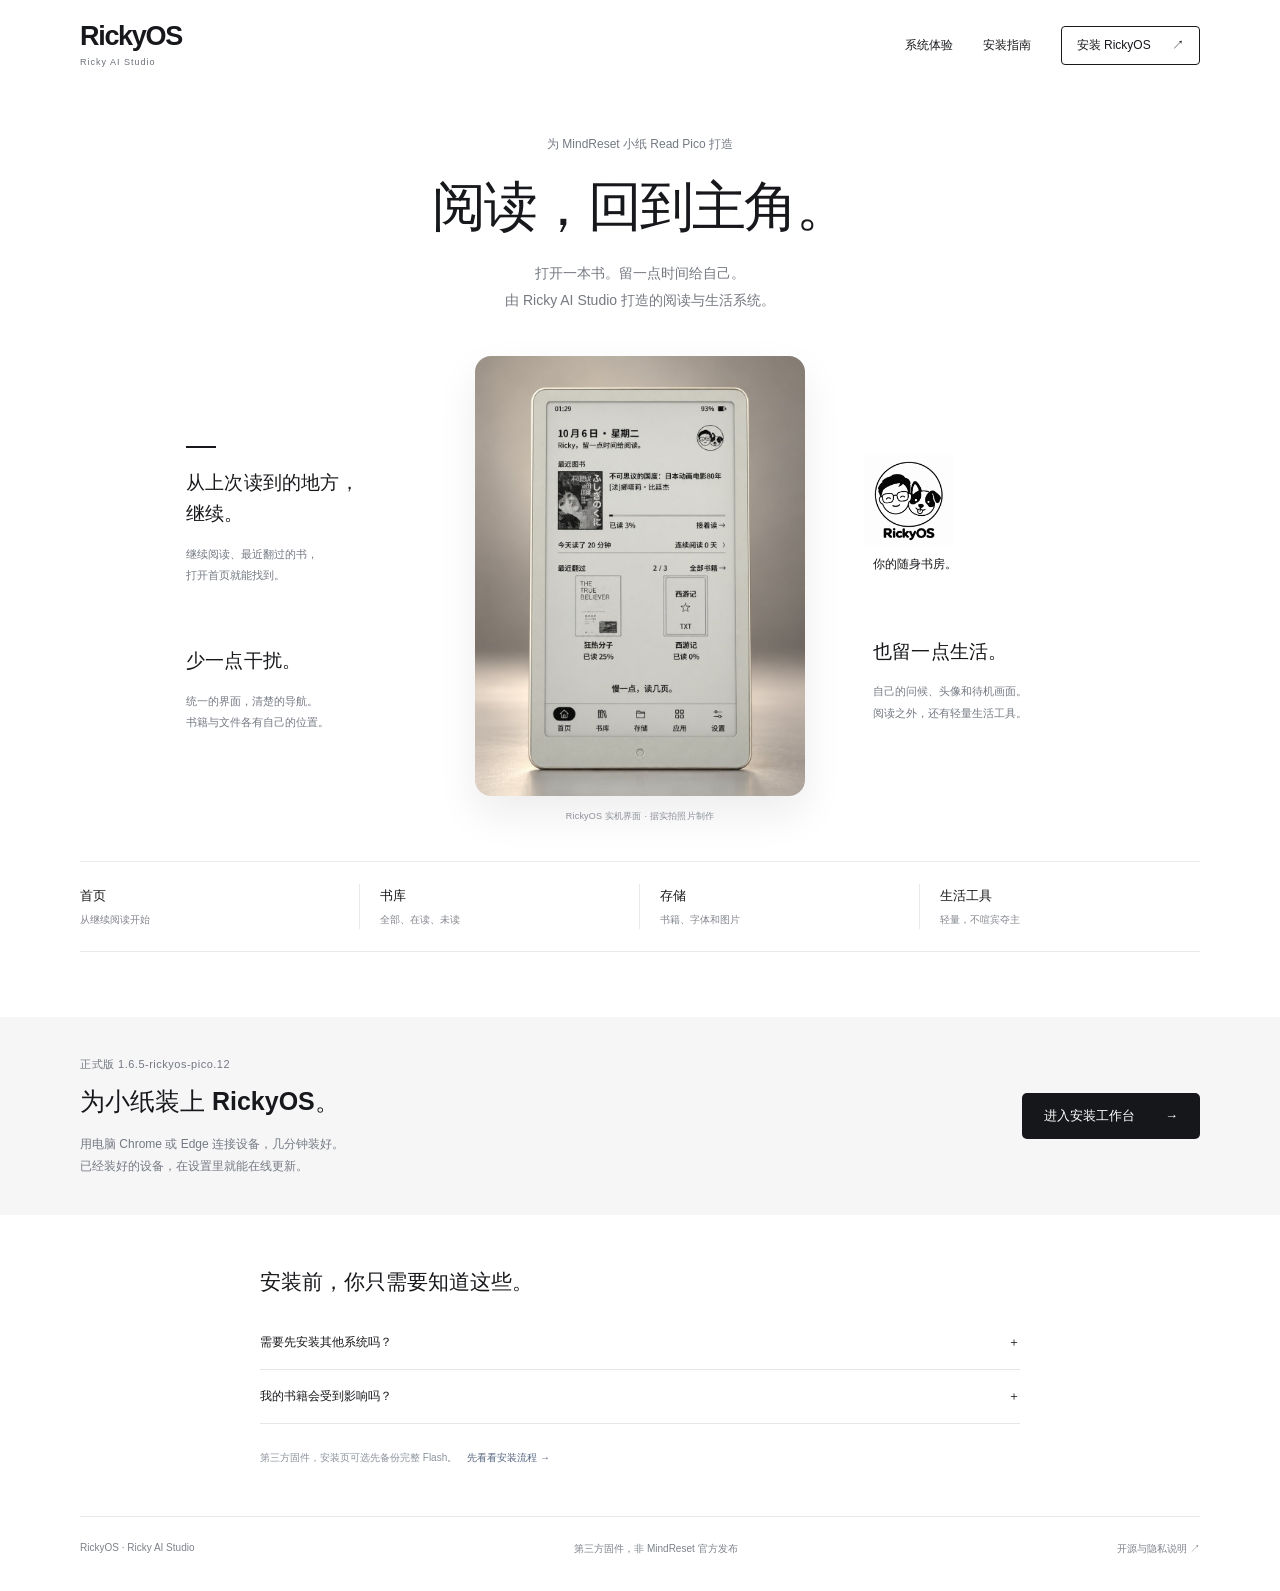
==== index.html @ 9db57ddc "site: install RickyOS on any Read Pico, backup optional Co-Authored-By: Claude Opus 5.5 <noreply@ant" ====
<!doctype html>
<html lang="zh-CN"><head><meta charset="utf-8"><meta name="viewport" content="width=device-width,initial-scale=1"><meta name="referrer" content="no-referrer"><meta name="description" content="Ricky AI Studio 为 MindReset 小纸 Read Pico 打造的阅读与生活系统。"><meta http-equiv="Content-Security-Policy" content="default-src 'self'; script-src 'self'; style-src 'self'; img-src 'self'; connect-src 'self'; object-src 'none'; base-uri 'self'; form-action 'none'"><title>RickyOS · 阅读，回到主角</title>  <script type="module" crossorigin src="./assets/site-C1I_zkCy.js"></script>
  <link rel="stylesheet" crossorigin href="./assets/site-Zh5Nu5oy.css">
</head>
<body class="concept-a"><a class="skip" href="#experience">跳到系统体验</a>
<header class="a-header content"><a class="wordmark" href="./">RickyOS<span>Ricky AI Studio</span></a><nav aria-label="网站导航"><a href="#experience">系统体验</a><a href="./install.html">安装指南</a><a class="small-button" href="./install.html">安装 RickyOS <span>↗</span></a></nav></header>
<main><section class="a-hero content" id="experience"><p class="a-device-label">为 MindReset 小纸 Read Pico 打造</p><h1>阅读，回到主角。</h1><p class="a-intro">打开一本书。留一点时间给自己。<br>由 Ricky AI Studio 打造的阅读与生活系统。</p>
<div class="a-showcase"><div class="a-side a-side-left"><div><span class="short-rule"></span><h2>从上次读到的地方，<br>继续。</h2><p>继续阅读、最近翻过的书，<br>打开首页就能找到。</p></div><div><h2>少一点干扰。</h2><p>统一的界面，清楚的导航。<br>书籍与文件各有自己的位置。</p></div></div>
<figure class="a-screen a-photo"><img src="./assets/launch-DwsBpE4M.jpg" alt="运行 RickyOS 的小纸 Read Pico，屏幕显示首页：最近图书、今日阅读、最近翻过和底部导航" width="900" height="1200"><figcaption>RickyOS 实机界面 · 据实拍照片制作</figcaption></figure>
<div class="a-side a-side-right"><div class="brand-seal"><img data-brand-logo width="1254" height="1254" alt="RickyOS 专属人物与狗狗 logo"><p>你的随身书房。</p></div><div><h2>也留一点生活。</h2><p>自己的问候、头像和待机画面。<br>阅读之外，还有轻量生活工具。</p></div></div></div>
<div class="a-page-links" aria-label="系统功能"><span><b>首页</b>从继续阅读开始</span><span><b>书库</b>全部、在读、未读</span><span><b>存储</b>书籍、字体和图片</span><span><b>生活工具</b>轻量，不喧宾夺主</span></div></section>
<section class="a-install-band" id="a-install"><div class="content a-install-inner"><div><span class="minor">正式版 1.6.5-rickyos-pico.12</span><h2>为小纸装上 RickyOS。</h2><p>用电脑 Chrome 或 Edge 连接设备，几分钟装好。<br>已经装好的设备，在设置里就能在线更新。</p></div><a class="button black-button" href="./install.html">进入安装工作台 <span aria-hidden="true">→</span></a></div></section>
<section class="content a-help"><h2>安装前，你只需要知道这些。</h2><details><summary>需要先安装其他系统吗？<span>＋</span></summary><p>不需要。原厂系统、CrossMux 或其他系统都可以直接安装：网站会先识别设备，已装有 CrossMux 或 RickyOS 的只更新应用，其余完整安装。</p></details><details><summary>我的书籍会受到影响吗？<span>＋</span></summary><p>SD 卡上的书不受影响，网站不操作 SD 卡。从原厂或其他系统完整安装时，会清理设备内部文件，原来的设置不保证沿用。</p></details><p class="home-release-note">第三方固件，安装页可选先备份完整 Flash。<a href="./install.html?demo=1">先看看安装流程 →</a></p></section></main>
<footer class="content a-footer"><span>RickyOS · Ricky AI Studio</span><span>第三方固件，非 MindReset 官方发布</span><a href="./licenses.html">开源与隐私说明 ↗</a></footer></body></html>
---- assets/site-Zh5Nu5oy.css ----
:root{color:#17181b;font-synthesis:none;background:#fff;font-family:-apple-system,BlinkMacSystemFont,Segoe UI,PingFang SC,Microsoft YaHei,sans-serif;font-size:14px}*{box-sizing:border-box}body{margin:0}a{color:inherit;text-decoration:none}button,input{font:inherit}button,a,summary{touch-action:manipulation}button{cursor:pointer}button:disabled{opacity:.42;cursor:not-allowed}a:focus-visible,button:focus-visible,summary:focus-visible,input:focus-visible{outline-offset:5px;outline:3px solid #6594ee}[hidden]{display:none!important}p{line-height:1.85}h1,h2,h3,p,figure{margin:0}img{max-width:100%;display:block}.content{width:min(1120px,100% - 88px);margin-inline:auto}.wordmark{letter-spacing:-1.3px;font-size:27px;font-weight:750;line-height:1}.wordmark span{letter-spacing:1px;color:#6b7079;margin-top:8px;font-size:9px;font-weight:500;display:block}.minor{color:#727780;letter-spacing:.5px;font-size:11px}.proposal-bar{color:#727780;background:#f3f4f6;border-bottom:1px solid #e6e8eb;justify-content:space-between;align-items:center;gap:15px;height:48px;padding:0 28px;font-size:11px;display:flex}.proposal-bar>div{gap:8px;display:flex}.proposal-bar>div a{border-radius:4px;padding:6px 12px}.proposal-bar a[aria-current]{color:#15181c;background:#fff;font-weight:600;box-shadow:0 1px 3px #17181b12}.button{border:0;border-radius:5px;justify-content:space-between;align-items:center;gap:30px;min-height:46px;padding:13px 22px;font-size:13px;font-weight:550;display:inline-flex}.black-button{color:#fff;background:#16171a}.blue-button{color:#fff;background:#2266db}.button:hover:not(:disabled){filter:brightness(1.12)}summary{cursor:pointer;list-style:none}summary::-webkit-details-marker{display:none}.risk-text{color:#6b7079;font-size:12px;line-height:1.9}.a-header{justify-content:space-between;align-items:center;height:90px;display:flex}.a-header nav{align-items:center;gap:30px;font-size:12px;display:flex}.small-button{border:1px solid #17181b;border-radius:4px;padding:10px 15px}.small-button span{margin-left:18px}.a-hero{text-align:center;padding-top:43px}.a-device-label{color:#747982;font-size:12px}.a-hero h1{letter-spacing:-2px;margin:15px 0 17px;font-size:54px;font-weight:650;line-height:1.35}.a-intro{color:#757980;font-size:14px;line-height:1.9}.a-showcase{grid-template-columns:1fr 330px 1fr;align-items:center;gap:60px;width:960px;max-width:100%;margin:43px auto 38px;display:grid}.screen-frame{background:#fff;border:1px solid #d7d9df;border-radius:5px;padding:7px;box-shadow:0 12px 30px #17181b06}.screen-frame img{width:100%;height:auto}.a-screen figcaption{color:#8c9097;letter-spacing:.2px;margin-top:14px;font-size:9px}.a-side{text-align:left;flex-direction:column;gap:59px;display:flex}.a-side h2{letter-spacing:.2px;margin-bottom:14px;font-size:19px;font-weight:550;line-height:1.65}.a-side p{color:#747982;font-size:11px;line-height:1.95}.short-rule{background:#17181b;width:30px;height:2px;margin-bottom:19px;display:block}.a-side-left{padding-left:26px}.a-side-right{padding-left:8px}.brand-seal img{width:90px;margin-left:-9px}.brand-seal p{color:#17181b;margin-top:8px;font-size:12px}.a-page-links{text-align:left;border-block:1px solid #e8e9ec;grid-template-columns:repeat(4,1fr);padding:22px 0;display:grid}.a-page-links span{color:#81858b;border-right:1px solid #e8e9ec;padding:0 20px;font-size:10px;line-height:1.8}.a-page-links span:first-child{padding-left:0}.a-page-links span:last-child{border:0}.a-page-links b{color:#17181b;margin-bottom:3px;font-size:13px;font-weight:550;display:block}.a-install-band{background:#f6f6f7;margin-top:65px;padding:38px 0}.a-install-inner{justify-content:space-between;align-items:center;gap:24px;display:flex}.a-install-inner h2{margin:9px 0 12px;font-size:25px;font-weight:550;line-height:1.6}.a-install-inner p{color:#747982;font-size:12px}.a-panel{border:1px solid #dfe2e7;max-width:760px;margin-top:35px;padding:36px 28px;scroll-margin-top:20px}.a-panel h2{margin-bottom:9px;font-size:23px}.a-panel>div>p{color:#747982;font-size:12px}.plain-steps{gap:26px;margin:26px 0;padding-left:17px;font-size:12px;display:flex}.a-checklist{border-block:1px solid #e4e6e9;margin-bottom:18px;padding:18px 0;font-size:12px;line-height:2}.a-panel .button{margin-top:24px}.a-help{max-width:760px;padding:53px 0 48px}.a-help h2{margin-bottom:20px;font-size:21px;font-weight:550}.a-help details{border-bottom:1px solid #e5e7eb;padding:18px 0;font-size:12px}.a-help summary{justify-content:space-between;display:flex}.a-help details p{color:#747982;padding-top:14px}.a-footer{color:#7d828a;border-top:1px solid #e5e7eb;justify-content:space-between;gap:15px;padding:25px 0 35px;font-size:10px;display:flex}.concept-b{background:#f3f4f6}.b-header{background:#fff;border-bottom:1px solid #dfe2e7}.b-header-inner{justify-content:space-between;align-items:center;width:min(1160px,100% - 72px);height:72px;margin:auto;display:flex}.b-brand{align-items:center;gap:12px;display:flex}.b-brand img{width:41px}.b-brand b{letter-spacing:-.8px;font-size:22px}.b-brand>span{color:#858a93;border-left:1px solid #dfe2e7;margin-left:6px;padding-left:17px;font-size:12px}.b-studio{color:#787e88;font-size:11px}.b-main{width:min(1160px,100% - 72px);margin:0 auto}.b-title{justify-content:space-between;align-items:end;gap:20px;padding:38px 0 29px;display:flex}.b-title h1{letter-spacing:-.8px;margin:9px 0;font-size:34px;font-weight:600;line-height:1.45}.b-title p:not(.minor){color:#777e88;font-size:12px}.b-back-link{color:#2266db;white-space:nowrap;padding-bottom:5px;font-size:11px}.b-workspace{grid-template-columns:280px 1fr;align-items:start;gap:22px;display:grid}.b-device{background:#fff;border:1px solid #dfe2e7;border-radius:7px;padding:20px 23px}.b-device-title{justify-content:space-between;align-items:center;margin-bottom:19px;font-size:12px;display:flex}.b-device-title b{font-weight:550}.status-dot{color:#858b95;align-items:center;gap:6px;font-size:10px;display:flex}.status-dot:before{content:"";background:#abb0b8;border-radius:50%;width:5px;height:5px}.b-screen{border:1px solid #dce0e6;border-radius:3px;width:171px;margin:0 auto;padding:4px}.b-screen img{width:100%;height:auto}.b-device figcaption{text-align:center;color:#9197a0;margin-top:10px;font-size:8px}.b-device h2{margin:24px 0 18px;font-size:14px;font-weight:600}.b-device dl{margin:0;font-size:10px}.b-device dl>div{justify-content:space-between;gap:10px;margin-top:12px;display:flex}.b-device dt{color:#8c929d}.b-device dd{text-align:right;color:#565d68;margin:0}.b-device-note{color:#7f8691;border-top:1px solid #e6e8ec;margin-top:21px;padding-top:15px;font-size:10px;line-height:1.9}.b-console{background:#fff;border:1px solid #dfe2e7;border-radius:7px;min-width:0;overflow:hidden}.b-console-top{justify-content:space-between;align-items:center;gap:18px;padding:26px 30px 25px;display:flex}.b-console-top h2{letter-spacing:-.4px;margin-top:7px;font-size:22px;font-weight:550}.version-pill{color:#858a93;white-space:nowrap;background:#f3f4f6;border-radius:4px;padding:7px 10px;font-size:10px}.b-tabs{border-bottom:1px solid #e1e5eb;gap:28px;padding:0 30px;display:flex}.b-tabs button{color:#999eaa;background:0 0;border:0;border-bottom:2px solid #0000;align-items:center;gap:8px;padding:0 0 15px;font-size:12px;display:flex}.b-tabs button span{letter-spacing:.5px;font-size:9px}.b-tabs [aria-selected=true]{color:#2266db;border-bottom-color:#2266db;font-weight:550}.b-stage{min-height:429px;padding:30px 30px 26px}.usb-symbol{background:#fafbfd;border:1px solid #dce3ef;border-radius:8px;width:48px;height:48px;margin-bottom:20px;padding:9px}.usb-symbol svg{stroke:#2266db;stroke-width:1.6px;stroke-linecap:round;stroke-linejoin:round}.b-stage h3{margin-bottom:12px;font-size:20px;font-weight:550;line-height:1.5}.b-stage>p{color:#828894;font-size:12px;line-height:1.85}.b-warning{background:#f8f9fb;border-left:2px solid #ced5e0;margin:24px 0 21px;padding:15px 17px}.b-warning b{font-size:11px;font-weight:550}.b-warning p{color:#7a8290;margin-top:7px;font-size:10px;line-height:1.9}.b-confirm{color:#66707e;align-items:start;gap:8px;margin:19px 0;font-size:10px;line-height:1.9;display:flex}.b-confirm input{accent-color:#2266db;flex-shrink:0;margin:3px 0 0}.b-stage .b-demo-caption{color:#9a9fa8;margin-top:12px;font-size:9px}.b-console-bottom{color:#9298a2;background:#fafbfc;border-top:1px solid #e4e7ec;justify-content:space-between;align-items:start;gap:18px;padding:16px 30px;font-size:9px;line-height:1.8;display:flex}.b-console-bottom details{max-width:260px}.b-console-bottom details p{margin-top:10px;font-size:10px}.b-help{padding:28px 0 35px}.b-help h2{margin-bottom:15px;font-size:13px;font-weight:550}.b-help>div{grid-template-columns:repeat(3,1fr);gap:26px;display:grid}.b-help details{color:#79818e;font-size:11px;line-height:1.8}.b-help summary{border-bottom:1px solid #dce1e8;justify-content:space-between;padding:10px 0;display:flex}.b-help p{margin-top:10px;font-size:10px}.b-footer{color:#9197a1;border-top:1px solid #dfe2e7;justify-content:space-between;gap:20px;padding:22px 36px;font-size:9px;display:flex}.demo-state{color:#2266db;background:#eef4ff;border-radius:4px;margin-bottom:22px;padding:7px 10px;font-size:10px;display:inline-block}.b-backup-file{border:1px solid #dfe4ec;border-radius:5px;align-items:center;gap:13px;margin:29px 0 18px;padding:19px 15px;display:flex}.b-backup-file svg{stroke:#6b7990;stroke-width:1.5px;width:24px;height:29px}.b-backup-file div{flex-direction:column;gap:7px;font-size:12px;display:flex}.b-backup-file div span{color:#8791a0;font-size:9px}.b-backup-file>span{color:#969faa;margin-left:auto;font-size:10px}.b-not-uploaded{margin-bottom:31px}.b-not-uploaded b{font-size:11px;font-weight:550}.b-not-uploaded p{color:#87909d;margin-top:5px;font-size:10px}.finish-symbol{color:#2266db;border:1px solid #cfddf3;border-radius:50%;justify-content:center;align-items:center;width:42px;height:42px;margin-bottom:17px;font-size:23px;display:flex}.pick-header{border-bottom:1px solid #e1e4e9;justify-content:space-between;align-items:center;width:min(1120px,100% - 80px);height:100px;margin:auto;display:flex}.preview-label{color:#8a909b;font-size:11px}.pick-main{width:min(1120px,100% - 80px);margin:55px auto}.pick-main h1{letter-spacing:-1.5px;margin:13px 0 17px;font-size:45px;font-weight:600;line-height:1.5}.pick-intro{color:#7b838f;font-size:13px}.pick-grid{grid-template-columns:1fr 1fr;gap:24px;margin-top:34px;display:grid}.pick-card{border:1px solid #dfe4eb;border-radius:7px;padding:27px;display:block}.pick-card:hover{border-color:#a1b8d8}.pick-number{color:#7a8391;font-size:11px}.pick-card h2{margin:10px 0;font-size:23px;font-weight:550}.pick-card p{color:#89919b;font-size:12px}.pick-card>b{margin-top:22px;font-size:12px;font-weight:550;display:block}.mini-a,.mini-b{background:#f8f9fb;border:1px solid #eef0f3;border-radius:4px;height:230px;margin-top:24px;overflow:hidden}.mini-a{flex-direction:column;align-items:center;gap:13px;padding-top:17px;display:flex}.mini-a>span{font-size:19px;font-weight:550}.mini-a img{border:1px solid #d6dce5;width:96px}.mini-b{grid-template-columns:105px 1fr;gap:12px;padding:22px 15px;display:grid}.mini-b>div{background:#fff;border:1px solid #e8ecf2;min-width:0;padding:9px}.mini-b img{width:78px;margin:auto}.mini-b strong{margin:10px 0;font-size:12px;display:block}.mini-b span{color:#8c96a6;margin:15px 0;font-size:6px;display:block}.mini-b i{background:#eef1f6;width:82%;height:5px;margin:14px 0;display:block}.mini-b em{color:#fff;background:#2266db;width:80px;margin-top:20px;padding:7px 10px;font-size:8px;font-style:normal;display:block}.pick-foot{color:#8c949f;margin-top:25px;font-size:11px}@media (width<=1000px){.a-showcase{grid-template-columns:1fr 280px 1fr;gap:25px}.a-side-left{padding-left:0}.a-side{gap:40px}.a-side h2{font-size:16px}.b-workspace{grid-template-columns:240px 1fr;gap:16px}.b-device{padding:20px 17px}.b-stage,.b-console-top{padding-inline:23px}.b-tabs{gap:23px;padding-inline:23px}.b-console-bottom{padding-inline:23px}.b-tabs button{font-size:11px}.b-title h1{font-size:31px}}@media (width<=720px){.content,.b-main,.b-header-inner{width:calc(100% - 36px)}.proposal-bar{flex-wrap:wrap;gap:8px;height:auto;min-height:46px;padding:9px 15px;font-size:9px}.proposal-bar>span{display:none}.proposal-bar>div a{padding:5px 8px}.a-header{height:77px}.wordmark{font-size:25px}.a-header nav{gap:13px;font-size:10px}.a-header nav>a:not(.small-button){display:none}.small-button{padding:9px 12px}.a-hero{padding-top:34px}.a-hero h1{letter-spacing:-1px;font-size:38px}.a-intro{font-size:12px}.a-showcase{grid-template-columns:1fr;gap:30px;margin-top:30px}.a-screen{grid-row:1;width:min(300px,100%);margin:auto}.a-side{text-align:left;grid-template-columns:1fr 1fr;gap:22px;padding:0;display:grid}.a-side h2{margin-bottom:8px;font-size:15px}.a-side p{font-size:10px}.short-rule{display:none}.a-side-right .brand-seal{align-items:center;gap:8px;display:flex}.brand-seal img{width:67px;margin:0}.brand-seal p{margin:0;font-size:11px;line-height:1.7}.a-page-links{grid-template-columns:1fr 1fr;row-gap:24px;padding:22px 0}.a-page-links span:nth-child(3){padding-left:0}.a-page-links span:nth-child(2n){border:0}.a-install-band{margin-top:38px;padding:30px 0}.a-install-inner{flex-direction:column;align-items:start;gap:22px}.a-install-inner h2{font-size:22px}.a-install-inner p{font-size:11px}.a-help{padding-top:35px}.a-help h2{font-size:19px}.a-footer,.b-footer{flex-wrap:wrap;justify-content:start;gap:12px 24px;font-size:9px}.plain-steps{flex-wrap:wrap;gap:20px;font-size:10px}.a-panel{padding:25px 20px}.b-header-inner{height:67px}.b-brand img{width:36px}.b-brand b{font-size:21px}.b-brand>span{margin:0;padding-left:10px;font-size:10px}.b-studio{display:none}.b-title{flex-direction:column;align-items:start;gap:12px;padding:27px 0 24px}.b-title h1{font-size:28px}.b-title p:not(.minor){font-size:11px}.b-workspace{grid-template-columns:1fr}.b-device{grid-template-columns:85px 1fr;gap:8px 18px;padding:17px;display:grid}.b-device-title{grid-column:1/-1;margin-bottom:5px}.b-device figure{grid-row:2/5}.b-screen{width:76px;padding:2px}.b-device figcaption{margin-top:6px;font-size:7px;line-height:1.6}.b-device h2{margin:4px 0 0;font-size:13px}.b-device dl{font-size:9px}.b-device dl>div{margin-top:8px}.b-device-note{border:0;margin:4px 0 0;padding:0;font-size:8px}.b-console-top{padding:22px 18px}.b-console-top h2{font-size:21px}.version-pill{padding:6px 8px;font-size:9px}.b-tabs{gap:21px;padding-inline:18px}.b-tabs button{gap:5px;font-size:10px}.b-stage{min-height:420px;padding:25px 18px}.b-stage h3{font-size:19px}.b-stage>p{font-size:11px}.b-warning{padding:14px 13px}.b-confirm{font-size:10px}.b-console-bottom{flex-direction:column;gap:10px;padding:14px 18px;font-size:8px}.b-help>div{grid-template-columns:1fr;gap:9px}.b-footer{padding:22px 18px}.pick-header,.pick-main{width:calc(100% - 36px)}.pick-header{height:83px}.preview-label{font-size:9px}.pick-main{margin-top:33px}.pick-main h1{font-size:32px}.pick-intro{font-size:11px}.pick-grid{grid-template-columns:1fr;gap:17px}.pick-card{padding:22px}.pick-card h2{font-size:21px}.mini-a,.mini-b{height:240px}}@media (prefers-reduced-motion:reduce){*{scroll-behavior:auto}}.brand-seal img,.b-brand img{height:auto}.skip{z-index:9;background:#fff;padding:12px;position:absolute;top:-80px;left:20px}.skip:focus{top:12px}.install-steps{border-bottom:1px solid #e1e5eb;gap:28px;margin:0;padding:0 30px;list-style:none;display:flex}.install-steps li{color:#989eaa;border-bottom:2px solid #0000;align-items:center;gap:8px;padding-bottom:15px;font-size:12px;display:flex}.install-steps li span{font-size:9px}.install-steps li.active{color:#2266db;border-bottom-color:#2266db;font-weight:550}.notice{color:#795930;background:#f5f0e7;border-radius:4px;margin:18px 0;padding:12px 14px;font-size:11px;line-height:1.85}.notice.success{color:#396090;background:#f1f5fb}.demo-notice{color:#315b9e;background:#edf4ff;border:1px dashed #a6b9db}.demo-notice a{margin-left:20px;text-decoration:underline}.release-info{border-bottom:1px solid #e6e9ef;margin-bottom:18px;padding:9px 0 18px}.release-info b{font-size:12px;font-weight:550}.release-info p{color:#858c97;margin-top:8px;font-size:11px}.check-row{color:#66707e;align-items:start;gap:10px;margin:18px 0;font-size:10px;line-height:1.9;display:flex}.check-row input{accent-color:#2266db;flex-shrink:0;margin:3px 0 0}.control-row{flex-wrap:wrap;align-items:center;gap:16px;display:flex}.quiet{color:#6c7686;background:#fff;border:1px solid #dce2eb}.secondary{color:#2266db;background:#f3f6fb;border:1px solid #dce4f0}.text-link{color:#6d7d96;cursor:pointer;background:0 0;border:0;padding:0;font-size:10px}.backup-controls{border-top:1px solid #e1e5ec;flex-wrap:wrap;align-items:center;gap:12px;margin-top:24px;padding-top:24px;display:flex}.small{color:#828c9c;overflow-wrap:anywhere;width:100%;font-size:10px;line-height:1.9}.file-control{color:#667b9b;width:100%;font-size:11px;line-height:1.9}.file-control input{max-width:100%;margin-top:8px;font-size:10px;display:block}.progress-label{justify-content:space-between;gap:15px;margin-top:24px;font-size:11px;display:flex}.progress-label b{font-weight:500}progress{appearance:none;background:#e8edf5;border:0;border-radius:10px;width:100%;height:6px;margin-top:12px;display:block;overflow:hidden}progress::-webkit-progress-bar{background:#e8edf5}progress::-webkit-progress-value{background:#2266db}progress::-moz-progress-bar{background:#2266db}.result{overflow-wrap:anywhere;margin-top:16px;font-size:12px;line-height:1.9}.result.error{color:#9b3f29}.final-controls{border-top:1px solid #e1e5ec;margin-top:23px;padding-top:4px}.b-console-bottom .logs{text-align:right;flex:1;min-width:0;max-width:none}.logs pre{white-space:pre-wrap;overflow-wrap:anywhere;text-align:left;background:#f1f3f7;max-height:240px;padding:13px;font:10px/1.8 ui-monospace,monospace;overflow:auto}.home-release-note{color:#8b929b;margin-top:25px;font-size:10px}.home-release-note a{color:#586881;margin-left:10px}.wrap{width:min(740px,100% - 40px);margin-inline:auto}.legal-page{padding-block:45px}.legal-page h1{margin:28px 0 24px;font-size:31px}.legal-page h2{margin:26px 0 15px;font-size:20px}.legal-page p,.legal-page li{margin:12px 0;font-size:13px;line-height:1.95}.legal-page a{color:#355f9e;text-decoration:underline}.b-console{scroll-margin-top:20px}@media (width<=720px){.install-steps{gap:21px;padding-inline:18px}.install-steps li{gap:5px;font-size:10px}.b-console-bottom .logs{text-align:left;width:100%}.demo-notice a{margin:7px 0 0;display:block}.control-row{gap:13px}.control-row .button,.backup-controls .button{gap:15px;padding:12px 16px;font-size:11px}.home-release-note a{margin:8px 0 0;display:block}.brand-seal img,.b-brand img{height:auto}}.a-photo img{border-radius:16px;width:100%;height:auto;display:block;box-shadow:0 18px 40px #17181b14}
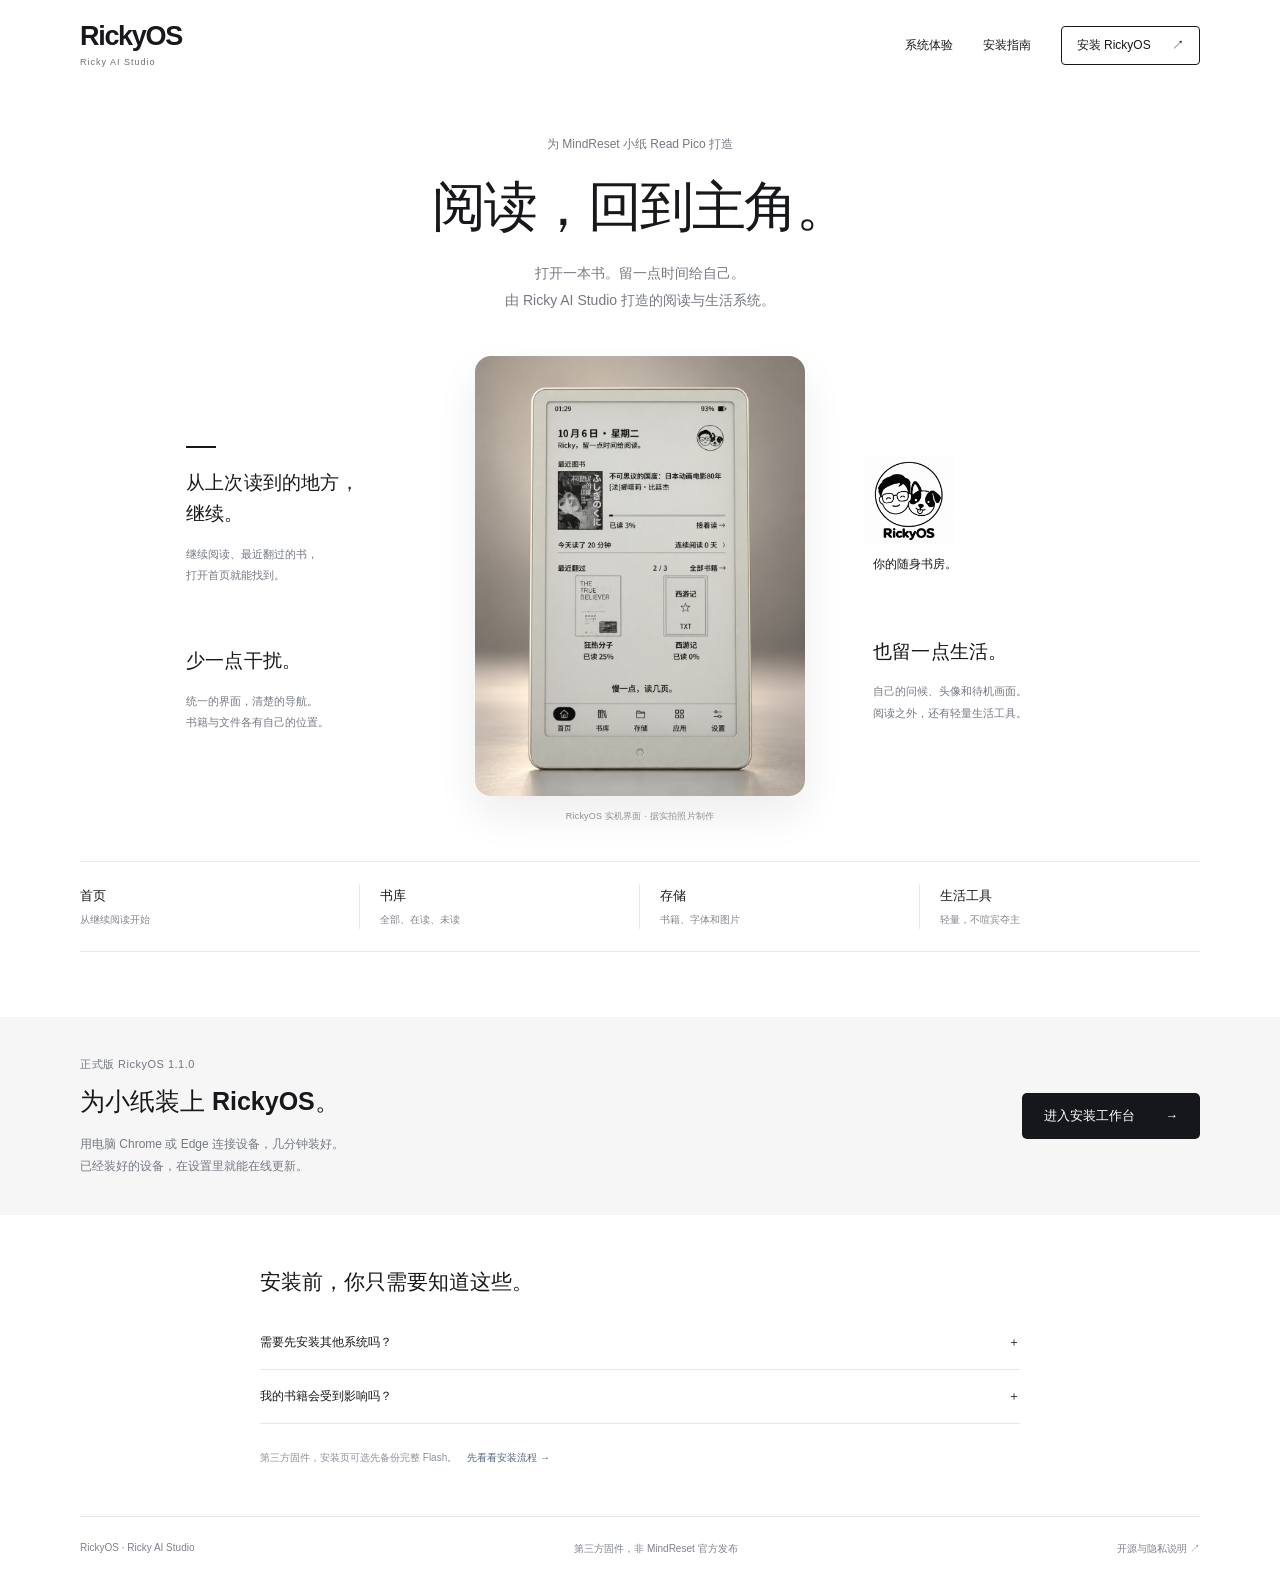
==== commit 27577aff: "release: RickyOS 1.1.0 Co-Authored-By: Claude Opus 5.5 <noreply@anthropic.com>" ====
--- a/index.html
+++ b/index.html
@@ -9,6 +9,6 @@
 <figure class="a-screen a-photo"><img src="./assets/launch-DwsBpE4M.jpg" alt="运行 RickyOS 的小纸 Read Pico，屏幕显示首页：最近图书、今日阅读、最近翻过和底部导航" width="900" height="1200"><figcaption>RickyOS 实机界面 · 据实拍照片制作</figcaption></figure>
 <div class="a-side a-side-right"><div class="brand-seal"><img data-brand-logo width="1254" height="1254" alt="RickyOS 专属人物与狗狗 logo"><p>你的随身书房。</p></div><div><h2>也留一点生活。</h2><p>自己的问候、头像和待机画面。<br>阅读之外，还有轻量生活工具。</p></div></div></div>
 <div class="a-page-links" aria-label="系统功能"><span><b>首页</b>从继续阅读开始</span><span><b>书库</b>全部、在读、未读</span><span><b>存储</b>书籍、字体和图片</span><span><b>生活工具</b>轻量，不喧宾夺主</span></div></section>
-<section class="a-install-band" id="a-install"><div class="content a-install-inner"><div><span class="minor">正式版 1.6.5-rickyos-pico.12</span><h2>为小纸装上 RickyOS。</h2><p>用电脑 Chrome 或 Edge 连接设备，几分钟装好。<br>已经装好的设备，在设置里就能在线更新。</p></div><a class="button black-button" href="./install.html">进入安装工作台 <span aria-hidden="true">→</span></a></div></section>
+<section class="a-install-band" id="a-install"><div class="content a-install-inner"><div><span class="minor">正式版 RickyOS 1.1.0</span><h2>为小纸装上 RickyOS。</h2><p>用电脑 Chrome 或 Edge 连接设备，几分钟装好。<br>已经装好的设备，在设置里就能在线更新。</p></div><a class="button black-button" href="./install.html">进入安装工作台 <span aria-hidden="true">→</span></a></div></section>
 <section class="content a-help"><h2>安装前，你只需要知道这些。</h2><details><summary>需要先安装其他系统吗？<span>＋</span></summary><p>不需要。原厂系统、CrossMux 或其他系统都可以直接安装：网站会先识别设备，已装有 CrossMux 或 RickyOS 的只更新应用，其余完整安装。</p></details><details><summary>我的书籍会受到影响吗？<span>＋</span></summary><p>SD 卡上的书不受影响，网站不操作 SD 卡。从原厂或其他系统完整安装时，会清理设备内部文件，原来的设置不保证沿用。</p></details><p class="home-release-note">第三方固件，安装页可选先备份完整 Flash。<a href="./install.html?demo=1">先看看安装流程 →</a></p></section></main>
 <footer class="content a-footer"><span>RickyOS · Ricky AI Studio</span><span>第三方固件，非 MindReset 官方发布</span><a href="./licenses.html">开源与隐私说明 ↗</a></footer></body></html>
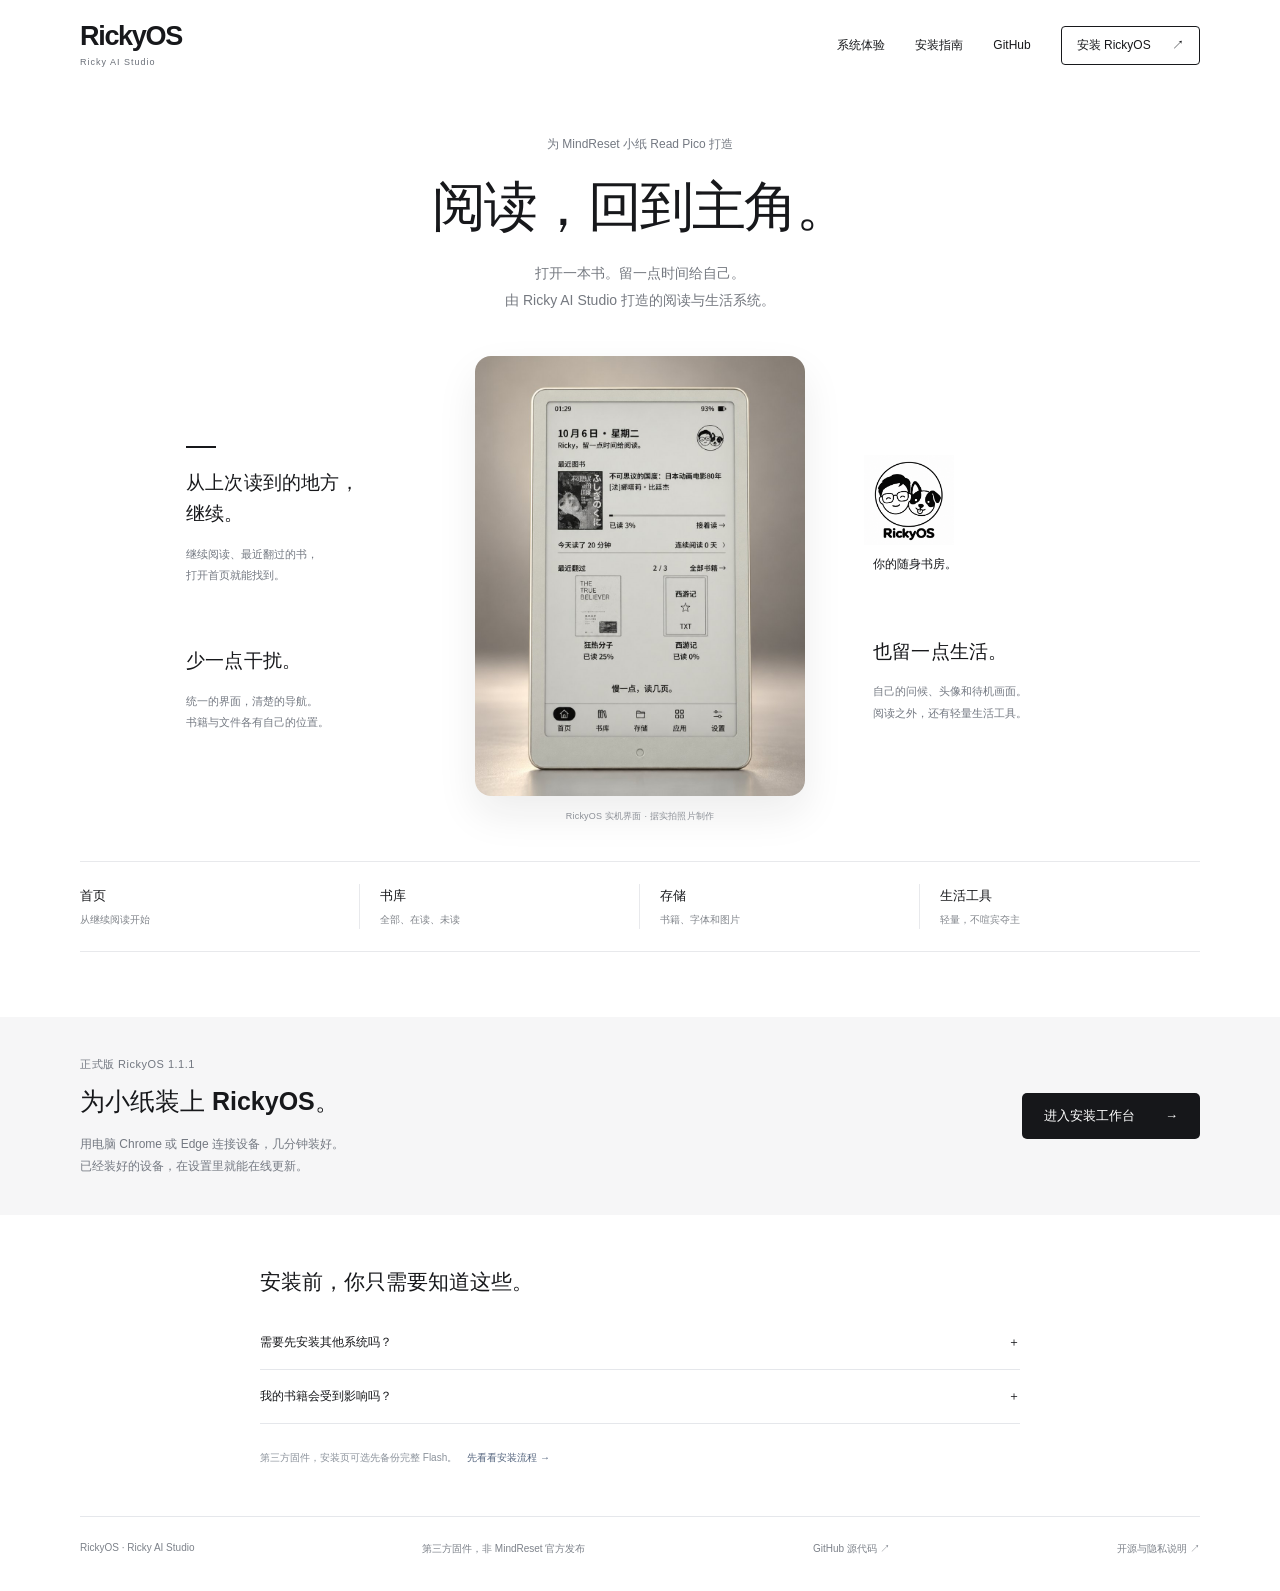
==== commit c408b2f5: "release: RickyOS 1.1.1" ====
--- a/index.html
+++ b/index.html
@@ -1,14 +1,14 @@
 <!doctype html>
 <html lang="zh-CN"><head><meta charset="utf-8"><meta name="viewport" content="width=device-width,initial-scale=1"><meta name="referrer" content="no-referrer"><meta name="description" content="Ricky AI Studio 为 MindReset 小纸 Read Pico 打造的阅读与生活系统。"><meta http-equiv="Content-Security-Policy" content="default-src 'self'; script-src 'self'; style-src 'self'; img-src 'self'; connect-src 'self'; object-src 'none'; base-uri 'self'; form-action 'none'"><title>RickyOS · 阅读，回到主角</title>  <script type="module" crossorigin src="./assets/site-C1I_zkCy.js"></script>
-  <link rel="stylesheet" crossorigin href="./assets/site-Zh5Nu5oy.css">
+  <link rel="stylesheet" crossorigin href="./assets/site-BlaQ7El7.css">
 </head>
 <body class="concept-a"><a class="skip" href="#experience">跳到系统体验</a>
-<header class="a-header content"><a class="wordmark" href="./">RickyOS<span>Ricky AI Studio</span></a><nav aria-label="网站导航"><a href="#experience">系统体验</a><a href="./install.html">安装指南</a><a class="small-button" href="./install.html">安装 RickyOS <span>↗</span></a></nav></header>
+<header class="a-header content"><a class="wordmark" href="./">RickyOS<span>Ricky AI Studio</span></a><nav aria-label="网站导航"><a href="#experience">系统体验</a><a href="./install.html">安装指南</a><a href="https://github.com/chinoryunqin/RickyOS">GitHub</a><a class="small-button" href="./install.html">安装 RickyOS <span>↗</span></a></nav></header>
 <main><section class="a-hero content" id="experience"><p class="a-device-label">为 MindReset 小纸 Read Pico 打造</p><h1>阅读，回到主角。</h1><p class="a-intro">打开一本书。留一点时间给自己。<br>由 Ricky AI Studio 打造的阅读与生活系统。</p>
 <div class="a-showcase"><div class="a-side a-side-left"><div><span class="short-rule"></span><h2>从上次读到的地方，<br>继续。</h2><p>继续阅读、最近翻过的书，<br>打开首页就能找到。</p></div><div><h2>少一点干扰。</h2><p>统一的界面，清楚的导航。<br>书籍与文件各有自己的位置。</p></div></div>
 <figure class="a-screen a-photo"><img src="./assets/launch-DwsBpE4M.jpg" alt="运行 RickyOS 的小纸 Read Pico，屏幕显示首页：最近图书、今日阅读、最近翻过和底部导航" width="900" height="1200"><figcaption>RickyOS 实机界面 · 据实拍照片制作</figcaption></figure>
 <div class="a-side a-side-right"><div class="brand-seal"><img data-brand-logo width="1254" height="1254" alt="RickyOS 专属人物与狗狗 logo"><p>你的随身书房。</p></div><div><h2>也留一点生活。</h2><p>自己的问候、头像和待机画面。<br>阅读之外，还有轻量生活工具。</p></div></div></div>
 <div class="a-page-links" aria-label="系统功能"><span><b>首页</b>从继续阅读开始</span><span><b>书库</b>全部、在读、未读</span><span><b>存储</b>书籍、字体和图片</span><span><b>生活工具</b>轻量，不喧宾夺主</span></div></section>
-<section class="a-install-band" id="a-install"><div class="content a-install-inner"><div><span class="minor">正式版 RickyOS 1.1.0</span><h2>为小纸装上 RickyOS。</h2><p>用电脑 Chrome 或 Edge 连接设备，几分钟装好。<br>已经装好的设备，在设置里就能在线更新。</p></div><a class="button black-button" href="./install.html">进入安装工作台 <span aria-hidden="true">→</span></a></div></section>
+<section class="a-install-band" id="a-install"><div class="content a-install-inner"><div><span class="minor">正式版 RickyOS 1.1.1</span><h2>为小纸装上 RickyOS。</h2><p>用电脑 Chrome 或 Edge 连接设备，几分钟装好。<br>已经装好的设备，在设置里就能在线更新。</p></div><a class="button black-button" href="./install.html">进入安装工作台 <span aria-hidden="true">→</span></a></div></section>
 <section class="content a-help"><h2>安装前，你只需要知道这些。</h2><details><summary>需要先安装其他系统吗？<span>＋</span></summary><p>不需要。原厂系统、CrossMux 或其他系统都可以直接安装：网站会先识别设备，已装有 CrossMux 或 RickyOS 的只更新应用，其余完整安装。</p></details><details><summary>我的书籍会受到影响吗？<span>＋</span></summary><p>SD 卡上的书不受影响，网站不操作 SD 卡。从原厂或其他系统完整安装时，会清理设备内部文件，原来的设置不保证沿用。</p></details><p class="home-release-note">第三方固件，安装页可选先备份完整 Flash。<a href="./install.html?demo=1">先看看安装流程 →</a></p></section></main>
-<footer class="content a-footer"><span>RickyOS · Ricky AI Studio</span><span>第三方固件，非 MindReset 官方发布</span><a href="./licenses.html">开源与隐私说明 ↗</a></footer></body></html>
+<footer class="content a-footer"><span>RickyOS · Ricky AI Studio</span><span>第三方固件，非 MindReset 官方发布</span><a href="https://github.com/chinoryunqin/RickyOS">GitHub 源代码 ↗</a><a href="./licenses.html">开源与隐私说明 ↗</a></footer></body></html>
--- a/assets/site-BlaQ7El7.css
+++ b/assets/site-BlaQ7El7.css
@@ -0,0 +1 @@
+:root{color:#17181b;font-synthesis:none;background:#fff;font-family:-apple-system,BlinkMacSystemFont,Segoe UI,PingFang SC,Microsoft YaHei,sans-serif;font-size:14px}*{box-sizing:border-box}body{margin:0}a{color:inherit;text-decoration:none}button,input{font:inherit}button,a,summary{touch-action:manipulation}button{cursor:pointer}button:disabled{opacity:.42;cursor:not-allowed}a:focus-visible,button:focus-visible,summary:focus-visible,input:focus-visible{outline-offset:5px;outline:3px solid #6594ee}[hidden]{display:none!important}p{line-height:1.85}h1,h2,h3,p,figure{margin:0}img{max-width:100%;display:block}.content{width:min(1120px,100% - 88px);margin-inline:auto}.wordmark{letter-spacing:-1.3px;font-size:27px;font-weight:750;line-height:1}.wordmark span{letter-spacing:1px;color:#6b7079;margin-top:8px;font-size:9px;font-weight:500;display:block}.minor{color:#727780;letter-spacing:.5px;font-size:11px}.proposal-bar{color:#727780;background:#f3f4f6;border-bottom:1px solid #e6e8eb;justify-content:space-between;align-items:center;gap:15px;height:48px;padding:0 28px;font-size:11px;display:flex}.proposal-bar>div{gap:8px;display:flex}.proposal-bar>div a{border-radius:4px;padding:6px 12px}.proposal-bar a[aria-current]{color:#15181c;background:#fff;font-weight:600;box-shadow:0 1px 3px #17181b12}.button{border:0;border-radius:5px;justify-content:space-between;align-items:center;gap:30px;min-height:46px;padding:13px 22px;font-size:13px;font-weight:550;display:inline-flex}.black-button{color:#fff;background:#16171a}.blue-button{color:#fff;background:#2266db}.button:hover:not(:disabled){filter:brightness(1.12)}summary{cursor:pointer;list-style:none}summary::-webkit-details-marker{display:none}.risk-text{color:#6b7079;font-size:12px;line-height:1.9}.a-header{justify-content:space-between;align-items:center;height:90px;display:flex}.a-header nav{align-items:center;gap:30px;font-size:12px;display:flex}.small-button{border:1px solid #17181b;border-radius:4px;padding:10px 15px}.small-button span{margin-left:18px}.a-hero{text-align:center;padding-top:43px}.a-device-label{color:#747982;font-size:12px}.a-hero h1{letter-spacing:-2px;margin:15px 0 17px;font-size:54px;font-weight:650;line-height:1.35}.a-intro{color:#757980;font-size:14px;line-height:1.9}.a-showcase{grid-template-columns:1fr 330px 1fr;align-items:center;gap:60px;width:960px;max-width:100%;margin:43px auto 38px;display:grid}.screen-frame{background:#fff;border:1px solid #d7d9df;border-radius:5px;padding:7px;box-shadow:0 12px 30px #17181b06}.screen-frame img{width:100%;height:auto}.a-screen figcaption{color:#8c9097;letter-spacing:.2px;margin-top:14px;font-size:9px}.a-side{text-align:left;flex-direction:column;gap:59px;display:flex}.a-side h2{letter-spacing:.2px;margin-bottom:14px;font-size:19px;font-weight:550;line-height:1.65}.a-side p{color:#747982;font-size:11px;line-height:1.95}.short-rule{background:#17181b;width:30px;height:2px;margin-bottom:19px;display:block}.a-side-left{padding-left:26px}.a-side-right{padding-left:8px}.brand-seal img{width:90px;margin-left:-9px}.brand-seal p{color:#17181b;margin-top:8px;font-size:12px}.a-page-links{text-align:left;border-block:1px solid #e8e9ec;grid-template-columns:repeat(4,1fr);padding:22px 0;display:grid}.a-page-links span{color:#81858b;border-right:1px solid #e8e9ec;padding:0 20px;font-size:10px;line-height:1.8}.a-page-links span:first-child{padding-left:0}.a-page-links span:last-child{border:0}.a-page-links b{color:#17181b;margin-bottom:3px;font-size:13px;font-weight:550;display:block}.a-install-band{background:#f6f6f7;margin-top:65px;padding:38px 0}.a-install-inner{justify-content:space-between;align-items:center;gap:24px;display:flex}.a-install-inner h2{margin:9px 0 12px;font-size:25px;font-weight:550;line-height:1.6}.a-install-inner p{color:#747982;font-size:12px}.a-panel{border:1px solid #dfe2e7;max-width:760px;margin-top:35px;padding:36px 28px;scroll-margin-top:20px}.a-panel h2{margin-bottom:9px;font-size:23px}.a-panel>div>p{color:#747982;font-size:12px}.plain-steps{gap:26px;margin:26px 0;padding-left:17px;font-size:12px;display:flex}.a-checklist{border-block:1px solid #e4e6e9;margin-bottom:18px;padding:18px 0;font-size:12px;line-height:2}.a-panel .button{margin-top:24px}.a-help{max-width:760px;padding:53px 0 48px}.a-help h2{margin-bottom:20px;font-size:21px;font-weight:550}.a-help details{border-bottom:1px solid #e5e7eb;padding:18px 0;font-size:12px}.a-help summary{justify-content:space-between;display:flex}.a-help details p{color:#747982;padding-top:14px}.a-footer{color:#7d828a;border-top:1px solid #e5e7eb;justify-content:space-between;gap:15px;padding:25px 0 35px;font-size:10px;display:flex}.concept-b{background:#f3f4f6}.b-header{background:#fff;border-bottom:1px solid #dfe2e7}.b-header-inner{justify-content:space-between;align-items:center;width:min(1160px,100% - 72px);height:72px;margin:auto;display:flex}.b-brand{align-items:center;gap:12px;display:flex}.b-brand img{width:41px}.b-brand b{letter-spacing:-.8px;font-size:22px}.b-brand>span{color:#858a93;border-left:1px solid #dfe2e7;margin-left:6px;padding-left:17px;font-size:12px}.b-studio{color:#787e88;font-size:11px}.b-main{width:min(1160px,100% - 72px);margin:0 auto}.b-title{justify-content:space-between;align-items:end;gap:20px;padding:38px 0 29px;display:flex}.b-title h1{letter-spacing:-.8px;margin:9px 0;font-size:34px;font-weight:600;line-height:1.45}.b-title p:not(.minor){color:#777e88;font-size:12px}.b-back-link{color:#2266db;white-space:nowrap;padding-bottom:5px;font-size:11px}.b-workspace{grid-template-columns:280px 1fr;align-items:start;gap:22px;display:grid}.b-device{background:#fff;border:1px solid #dfe2e7;border-radius:7px;padding:20px 23px}.b-device-title{justify-content:space-between;align-items:center;margin-bottom:19px;font-size:12px;display:flex}.b-device-title b{font-weight:550}.status-dot{color:#858b95;align-items:center;gap:6px;font-size:10px;display:flex}.status-dot:before{content:"";background:#abb0b8;border-radius:50%;width:5px;height:5px}.b-screen{border:1px solid #dce0e6;border-radius:3px;width:171px;margin:0 auto;padding:4px}.b-screen img{width:100%;height:auto}.b-device figcaption{text-align:center;color:#9197a0;margin-top:10px;font-size:8px}.b-device h2{margin:24px 0 18px;font-size:14px;font-weight:600}.b-device dl{margin:0;font-size:10px}.b-device dl>div{justify-content:space-between;gap:10px;margin-top:12px;display:flex}.b-device dt{color:#8c929d}.b-device dd{text-align:right;color:#565d68;margin:0}.b-device-note{color:#7f8691;border-top:1px solid #e6e8ec;margin-top:21px;padding-top:15px;font-size:10px;line-height:1.9}.b-console{background:#fff;border:1px solid #dfe2e7;border-radius:7px;min-width:0;overflow:hidden}.b-console-top{justify-content:space-between;align-items:center;gap:18px;padding:26px 30px 25px;display:flex}.b-console-top h2{letter-spacing:-.4px;margin-top:7px;font-size:22px;font-weight:550}.version-pill{color:#858a93;white-space:nowrap;background:#f3f4f6;border-radius:4px;padding:7px 10px;font-size:10px}.b-tabs{border-bottom:1px solid #e1e5eb;gap:28px;padding:0 30px;display:flex}.b-tabs button{color:#999eaa;background:0 0;border:0;border-bottom:2px solid #0000;align-items:center;gap:8px;padding:0 0 15px;font-size:12px;display:flex}.b-tabs button span{letter-spacing:.5px;font-size:9px}.b-tabs [aria-selected=true]{color:#2266db;border-bottom-color:#2266db;font-weight:550}.b-stage{min-height:429px;padding:30px 30px 26px}.usb-symbol{background:#fafbfd;border:1px solid #dce3ef;border-radius:8px;width:48px;height:48px;margin-bottom:20px;padding:9px}.usb-symbol svg{stroke:#2266db;stroke-width:1.6px;stroke-linecap:round;stroke-linejoin:round}.b-stage h3{margin-bottom:12px;font-size:20px;font-weight:550;line-height:1.5}.b-stage>p{color:#828894;font-size:12px;line-height:1.85}.b-warning{background:#f8f9fb;border-left:2px solid #ced5e0;margin:24px 0 21px;padding:15px 17px}.b-warning b{font-size:11px;font-weight:550}.b-warning p{color:#7a8290;margin-top:7px;font-size:10px;line-height:1.9}.b-confirm{color:#66707e;align-items:start;gap:8px;margin:19px 0;font-size:10px;line-height:1.9;display:flex}.b-confirm input{accent-color:#2266db;flex-shrink:0;margin:3px 0 0}.b-stage .b-demo-caption{color:#9a9fa8;margin-top:12px;font-size:9px}.b-console-bottom{color:#9298a2;background:#fafbfc;border-top:1px solid #e4e7ec;justify-content:space-between;align-items:start;gap:18px;padding:16px 30px;font-size:9px;line-height:1.8;display:flex}.b-console-bottom details{max-width:260px}.b-console-bottom details p{margin-top:10px;font-size:10px}.b-help{padding:28px 0 35px}.b-help h2{margin-bottom:15px;font-size:13px;font-weight:550}.b-help>div{grid-template-columns:repeat(3,1fr);gap:26px;display:grid}.b-help details{color:#79818e;font-size:11px;line-height:1.8}.b-help summary{border-bottom:1px solid #dce1e8;justify-content:space-between;padding:10px 0;display:flex}.b-help p{margin-top:10px;font-size:10px}.b-footer{color:#9197a1;border-top:1px solid #dfe2e7;justify-content:space-between;gap:20px;padding:22px 36px;font-size:9px;display:flex}.demo-state{color:#2266db;background:#eef4ff;border-radius:4px;margin-bottom:22px;padding:7px 10px;font-size:10px;display:inline-block}.b-backup-file{border:1px solid #dfe4ec;border-radius:5px;align-items:center;gap:13px;margin:29px 0 18px;padding:19px 15px;display:flex}.b-backup-file svg{stroke:#6b7990;stroke-width:1.5px;width:24px;height:29px}.b-backup-file div{flex-direction:column;gap:7px;font-size:12px;display:flex}.b-backup-file div span{color:#8791a0;font-size:9px}.b-backup-file>span{color:#969faa;margin-left:auto;font-size:10px}.b-not-uploaded{margin-bottom:31px}.b-not-uploaded b{font-size:11px;font-weight:550}.b-not-uploaded p{color:#87909d;margin-top:5px;font-size:10px}.finish-symbol{color:#2266db;border:1px solid #cfddf3;border-radius:50%;justify-content:center;align-items:center;width:42px;height:42px;margin-bottom:17px;font-size:23px;display:flex}.pick-header{border-bottom:1px solid #e1e4e9;justify-content:space-between;align-items:center;width:min(1120px,100% - 80px);height:100px;margin:auto;display:flex}.preview-label{color:#8a909b;font-size:11px}.pick-main{width:min(1120px,100% - 80px);margin:55px auto}.pick-main h1{letter-spacing:-1.5px;margin:13px 0 17px;font-size:45px;font-weight:600;line-height:1.5}.pick-intro{color:#7b838f;font-size:13px}.pick-grid{grid-template-columns:1fr 1fr;gap:24px;margin-top:34px;display:grid}.pick-card{border:1px solid #dfe4eb;border-radius:7px;padding:27px;display:block}.pick-card:hover{border-color:#a1b8d8}.pick-number{color:#7a8391;font-size:11px}.pick-card h2{margin:10px 0;font-size:23px;font-weight:550}.pick-card p{color:#89919b;font-size:12px}.pick-card>b{margin-top:22px;font-size:12px;font-weight:550;display:block}.mini-a,.mini-b{background:#f8f9fb;border:1px solid #eef0f3;border-radius:4px;height:230px;margin-top:24px;overflow:hidden}.mini-a{flex-direction:column;align-items:center;gap:13px;padding-top:17px;display:flex}.mini-a>span{font-size:19px;font-weight:550}.mini-a img{border:1px solid #d6dce5;width:96px}.mini-b{grid-template-columns:105px 1fr;gap:12px;padding:22px 15px;display:grid}.mini-b>div{background:#fff;border:1px solid #e8ecf2;min-width:0;padding:9px}.mini-b img{width:78px;margin:auto}.mini-b strong{margin:10px 0;font-size:12px;display:block}.mini-b span{color:#8c96a6;margin:15px 0;font-size:6px;display:block}.mini-b i{background:#eef1f6;width:82%;height:5px;margin:14px 0;display:block}.mini-b em{color:#fff;background:#2266db;width:80px;margin-top:20px;padding:7px 10px;font-size:8px;font-style:normal;display:block}.pick-foot{color:#8c949f;margin-top:25px;font-size:11px}@media (width<=1000px){.a-showcase{grid-template-columns:1fr 280px 1fr;gap:25px}.a-side-left{padding-left:0}.a-side{gap:40px}.a-side h2{font-size:16px}.b-workspace{grid-template-columns:240px 1fr;gap:16px}.b-device{padding:20px 17px}.b-stage,.b-console-top{padding-inline:23px}.b-tabs{gap:23px;padding-inline:23px}.b-console-bottom{padding-inline:23px}.b-tabs button{font-size:11px}.b-title h1{font-size:31px}}@media (width<=720px){.content,.b-main,.b-header-inner{width:calc(100% - 36px)}.proposal-bar{flex-wrap:wrap;gap:8px;height:auto;min-height:46px;padding:9px 15px;font-size:9px}.proposal-bar>span{display:none}.proposal-bar>div a{padding:5px 8px}.a-header{height:77px}.wordmark{font-size:25px}.a-header nav{gap:13px;font-size:10px}.a-header nav>a:not(.small-button){display:none}.small-button{padding:9px 12px}.a-hero{padding-top:34px}.a-hero h1{letter-spacing:-1px;font-size:38px}.a-intro{font-size:12px}.a-showcase{grid-template-columns:1fr;gap:30px;margin-top:30px}.a-screen{grid-row:1;width:min(300px,100%);margin:auto}.a-side{text-align:left;grid-template-columns:1fr 1fr;gap:22px;padding:0;display:grid}.a-side h2{margin-bottom:8px;font-size:15px}.a-side p{font-size:10px}.short-rule{display:none}.a-side-right .brand-seal{align-items:center;gap:8px;display:flex}.brand-seal img{width:67px;margin:0}.brand-seal p{margin:0;font-size:11px;line-height:1.7}.a-page-links{grid-template-columns:1fr 1fr;row-gap:24px;padding:22px 0}.a-page-links span:nth-child(3){padding-left:0}.a-page-links span:nth-child(2n){border:0}.a-install-band{margin-top:38px;padding:30px 0}.a-install-inner{flex-direction:column;align-items:start;gap:22px}.a-install-inner h2{font-size:22px}.a-install-inner p{font-size:11px}.a-help{padding-top:35px}.a-help h2{font-size:19px}.a-footer,.b-footer{flex-wrap:wrap;justify-content:start;gap:12px 24px;font-size:9px}.plain-steps{flex-wrap:wrap;gap:20px;font-size:10px}.a-panel{padding:25px 20px}.b-header-inner{height:67px}.b-brand img{width:36px}.b-brand b{font-size:21px}.b-brand>span{margin:0;padding-left:10px;font-size:10px}.b-studio{display:none}.b-title{flex-direction:column;align-items:start;gap:12px;padding:27px 0 24px}.b-title h1{font-size:28px}.b-title p:not(.minor){font-size:11px}.b-workspace{grid-template-columns:1fr}.b-device{grid-template-columns:85px 1fr;gap:8px 18px;padding:17px;display:grid}.b-device-title{grid-column:1/-1;margin-bottom:5px}.b-device figure{grid-row:2/5}.b-screen{width:76px;padding:2px}.b-device figcaption{margin-top:6px;font-size:7px;line-height:1.6}.b-device h2{margin:4px 0 0;font-size:13px}.b-device dl{font-size:9px}.b-device dl>div{margin-top:8px}.b-device-note{border:0;margin:4px 0 0;padding:0;font-size:8px}.b-console-top{padding:22px 18px}.b-console-top h2{font-size:21px}.version-pill{padding:6px 8px;font-size:9px}.b-tabs{gap:21px;padding-inline:18px}.b-tabs button{gap:5px;font-size:10px}.b-stage{min-height:420px;padding:25px 18px}.b-stage h3{font-size:19px}.b-stage>p{font-size:11px}.b-warning{padding:14px 13px}.b-confirm{font-size:10px}.b-console-bottom{flex-direction:column;gap:10px;padding:14px 18px;font-size:8px}.b-help>div{grid-template-columns:1fr;gap:9px}.b-footer{padding:22px 18px}.pick-header,.pick-main{width:calc(100% - 36px)}.pick-header{height:83px}.preview-label{font-size:9px}.pick-main{margin-top:33px}.pick-main h1{font-size:32px}.pick-intro{font-size:11px}.pick-grid{grid-template-columns:1fr;gap:17px}.pick-card{padding:22px}.pick-card h2{font-size:21px}.mini-a,.mini-b{height:240px}}@media (prefers-reduced-motion:reduce){*{scroll-behavior:auto}}.brand-seal img,.b-brand img{height:auto}.skip{z-index:9;background:#fff;padding:12px;position:absolute;top:-80px;left:20px}.skip:focus{top:12px}.install-steps{border-bottom:1px solid #e1e5eb;gap:28px;margin:0;padding:0 30px;list-style:none;display:flex}.install-steps li{color:#989eaa;border-bottom:2px solid #0000;align-items:center;gap:8px;padding-bottom:15px;font-size:12px;display:flex}.install-steps li span{font-size:9px}.install-steps li.active{color:#2266db;border-bottom-color:#2266db;font-weight:550}.notice{color:#795930;background:#f5f0e7;border-radius:4px;margin:18px 0;padding:12px 14px;font-size:11px;line-height:1.85}.notice.success{color:#396090;background:#f1f5fb}.demo-notice{color:#315b9e;background:#edf4ff;border:1px dashed #a6b9db}.demo-notice a{margin-left:20px;text-decoration:underline}.release-info{border-bottom:1px solid #e6e9ef;margin-bottom:18px;padding:9px 0 18px}.release-info b{font-size:12px;font-weight:550}.release-info p{color:#858c97;margin-top:8px;font-size:11px}.check-row{color:#66707e;align-items:start;gap:10px;margin:18px 0;font-size:10px;line-height:1.9;display:flex}.check-row input{accent-color:#2266db;flex-shrink:0;margin:3px 0 0}.control-row{flex-wrap:wrap;align-items:center;gap:16px;display:flex}.quiet{color:#6c7686;background:#fff;border:1px solid #dce2eb}.secondary{color:#2266db;background:#f3f6fb;border:1px solid #dce4f0}.text-link{color:#6d7d96;cursor:pointer;background:0 0;border:0;padding:0;font-size:10px}.backup-controls{border-top:1px solid #e1e5ec;flex-wrap:wrap;align-items:center;gap:12px;margin-top:24px;padding-top:24px;display:flex}.small{color:#828c9c;overflow-wrap:anywhere;width:100%;font-size:10px;line-height:1.9}.file-control{color:#667b9b;width:100%;font-size:11px;line-height:1.9}.file-control input{max-width:100%;margin-top:8px;font-size:10px;display:block}.progress-label{justify-content:space-between;gap:15px;margin-top:24px;font-size:11px;display:flex}.progress-label b{font-weight:500}progress{appearance:none;background:#e8edf5;border:0;border-radius:10px;width:100%;height:6px;margin-top:12px;display:block;overflow:hidden}progress::-webkit-progress-bar{background:#e8edf5}progress::-webkit-progress-value{background:#2266db}progress::-moz-progress-bar{background:#2266db}.result{overflow-wrap:anywhere;margin-top:16px;font-size:12px;line-height:1.9}.result.error{color:#9b3f29}.final-controls{border-top:1px solid #e1e5ec;margin-top:23px;padding-top:4px}.b-console-bottom .logs{text-align:right;flex:1;min-width:0;max-width:none}.logs pre{white-space:pre-wrap;overflow-wrap:anywhere;text-align:left;background:#f1f3f7;max-height:240px;padding:13px;font:10px/1.8 ui-monospace,monospace;overflow:auto}.home-release-note{color:#8b929b;margin-top:25px;font-size:10px}.home-release-note a{color:#586881;margin-left:10px}.wrap{width:min(740px,100% - 40px);margin-inline:auto}.legal-page{padding-block:45px}.legal-page h1{margin:28px 0 24px;font-size:31px}.legal-page h2{margin:26px 0 15px;font-size:20px}.legal-page p,.legal-page li{margin:12px 0;font-size:13px;line-height:1.95}.legal-page a{color:#355f9e;text-decoration:underline}.b-console{scroll-margin-top:20px}@media (width<=720px){.install-steps{gap:21px;padding-inline:18px}.install-steps li{gap:5px;font-size:10px}.b-console-bottom .logs{text-align:left;width:100%}.demo-notice a{margin:7px 0 0;display:block}.control-row{gap:13px}.control-row .button,.backup-controls .button{gap:15px;padding:12px 16px;font-size:11px}.home-release-note a{margin:8px 0 0;display:block}.brand-seal img,.b-brand img{height:auto}}.a-photo img{border-radius:16px;width:100%;height:auto;display:block;box-shadow:0 18px 40px #17181b14}.b-photo{border:0;border-radius:10px;padding:0;overflow:hidden;box-shadow:0 10px 24px #17181b12}.done-dialog{text-align:center;color:#17181b;border:0;border-radius:12px;width:min(420px,100% - 32px);padding:32px 30px 26px;box-shadow:0 20px 48px #0f172a2e}.done-dialog::backdrop{background:#0f172a59}.done-mark{color:#2266db;background:#e8effc;border-radius:50%;justify-content:center;align-items:center;width:44px;height:44px;font-size:22px;display:inline-flex}.done-dialog h2{margin:14px 0 10px;font-size:18px;font-weight:600}.done-dialog p{color:#4b515c;margin:0;font-size:12px;line-height:1.9}.done-dialog .done-hint{color:#7a8290;margin-top:8px}.done-dialog button{justify-content:center;min-width:140px;margin-top:22px}
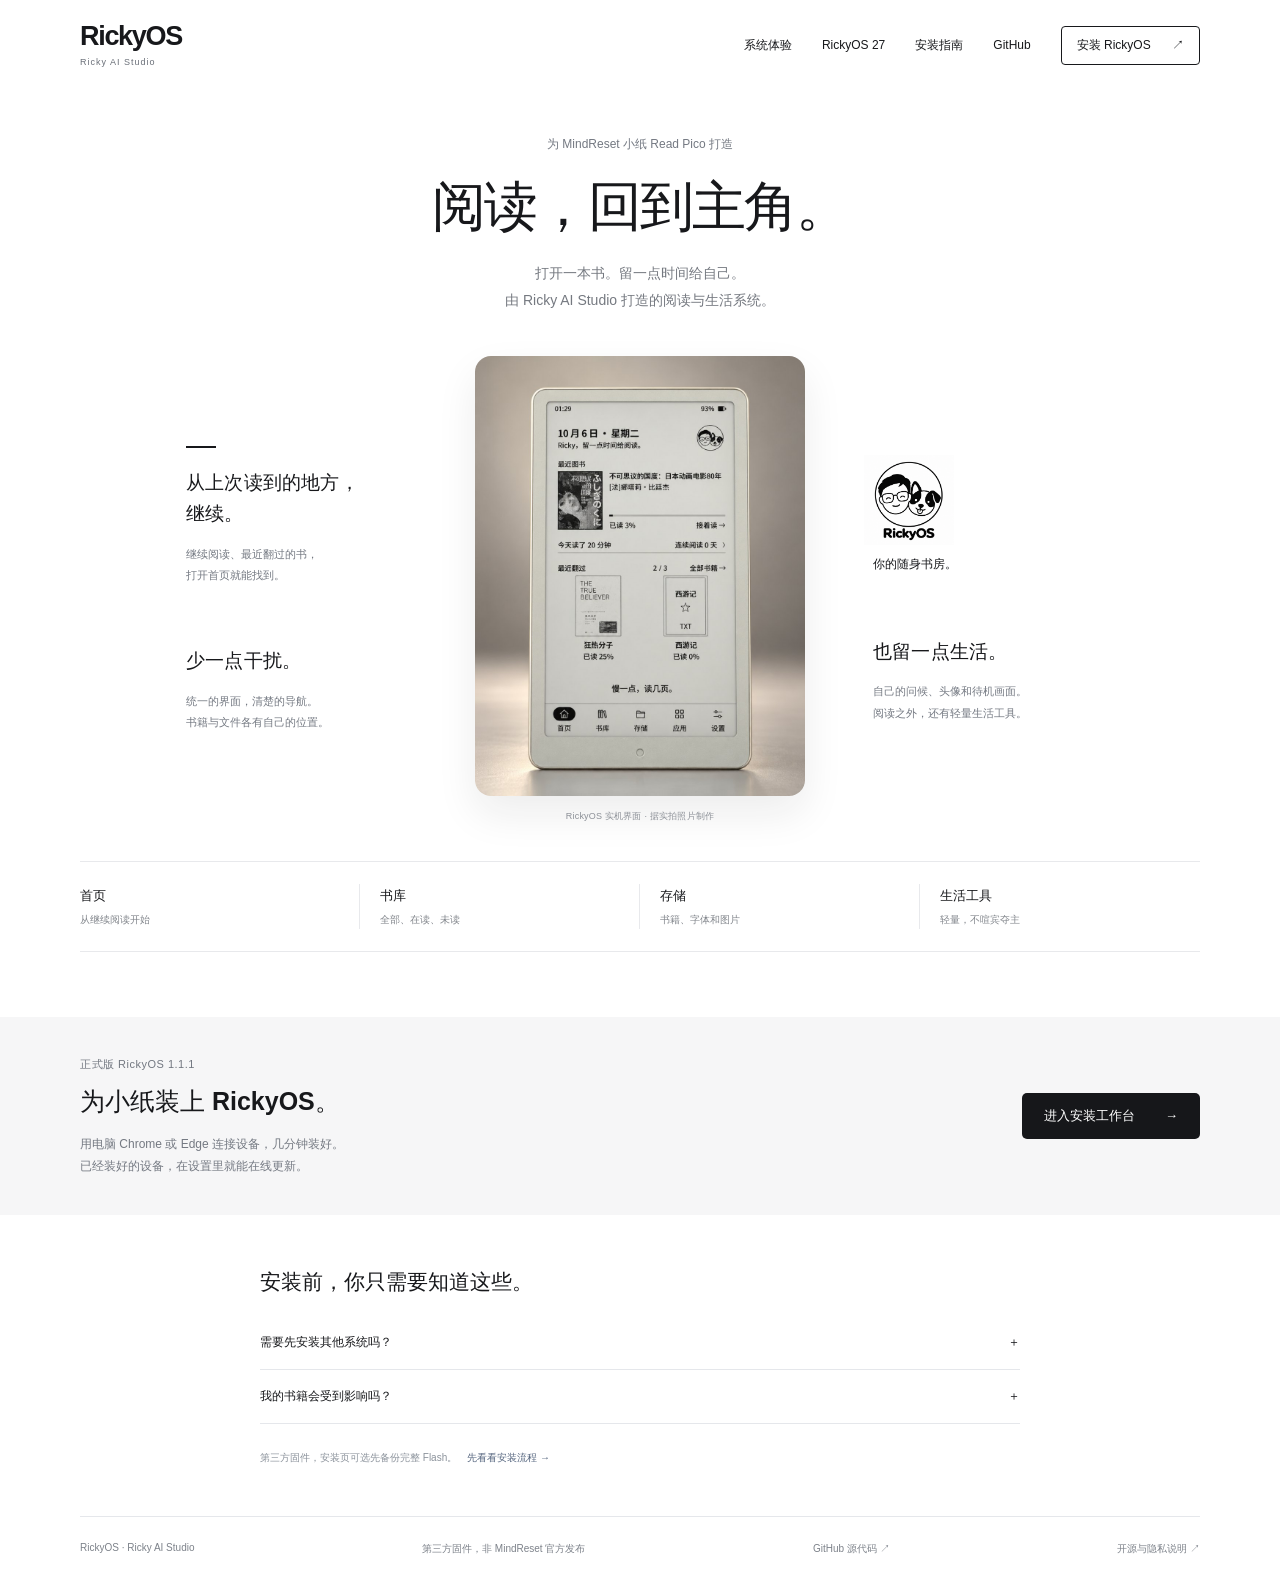
==== commit 1c8d0b6e: "site: RickyOS 27 teaser page" ====
--- a/index.html
+++ b/index.html
@@ -3,7 +3,7 @@
   <link rel="stylesheet" crossorigin href="./assets/site-BlaQ7El7.css">
 </head>
 <body class="concept-a"><a class="skip" href="#experience">跳到系统体验</a>
-<header class="a-header content"><a class="wordmark" href="./">RickyOS<span>Ricky AI Studio</span></a><nav aria-label="网站导航"><a href="#experience">系统体验</a><a href="./install.html">安装指南</a><a href="https://github.com/chinoryunqin/RickyOS">GitHub</a><a class="small-button" href="./install.html">安装 RickyOS <span>↗</span></a></nav></header>
+<header class="a-header content"><a class="wordmark" href="./">RickyOS<span>Ricky AI Studio</span></a><nav aria-label="网站导航"><a href="#experience">系统体验</a><a href="./27.html">RickyOS 27</a><a href="./install.html">安装指南</a><a href="https://github.com/chinoryunqin/RickyOS">GitHub</a><a class="small-button" href="./install.html">安装 RickyOS <span>↗</span></a></nav></header>
 <main><section class="a-hero content" id="experience"><p class="a-device-label">为 MindReset 小纸 Read Pico 打造</p><h1>阅读，回到主角。</h1><p class="a-intro">打开一本书。留一点时间给自己。<br>由 Ricky AI Studio 打造的阅读与生活系统。</p>
 <div class="a-showcase"><div class="a-side a-side-left"><div><span class="short-rule"></span><h2>从上次读到的地方，<br>继续。</h2><p>继续阅读、最近翻过的书，<br>打开首页就能找到。</p></div><div><h2>少一点干扰。</h2><p>统一的界面，清楚的导航。<br>书籍与文件各有自己的位置。</p></div></div>
 <figure class="a-screen a-photo"><img src="./assets/launch-DwsBpE4M.jpg" alt="运行 RickyOS 的小纸 Read Pico，屏幕显示首页：最近图书、今日阅读、最近翻过和底部导航" width="900" height="1200"><figcaption>RickyOS 实机界面 · 据实拍照片制作</figcaption></figure>
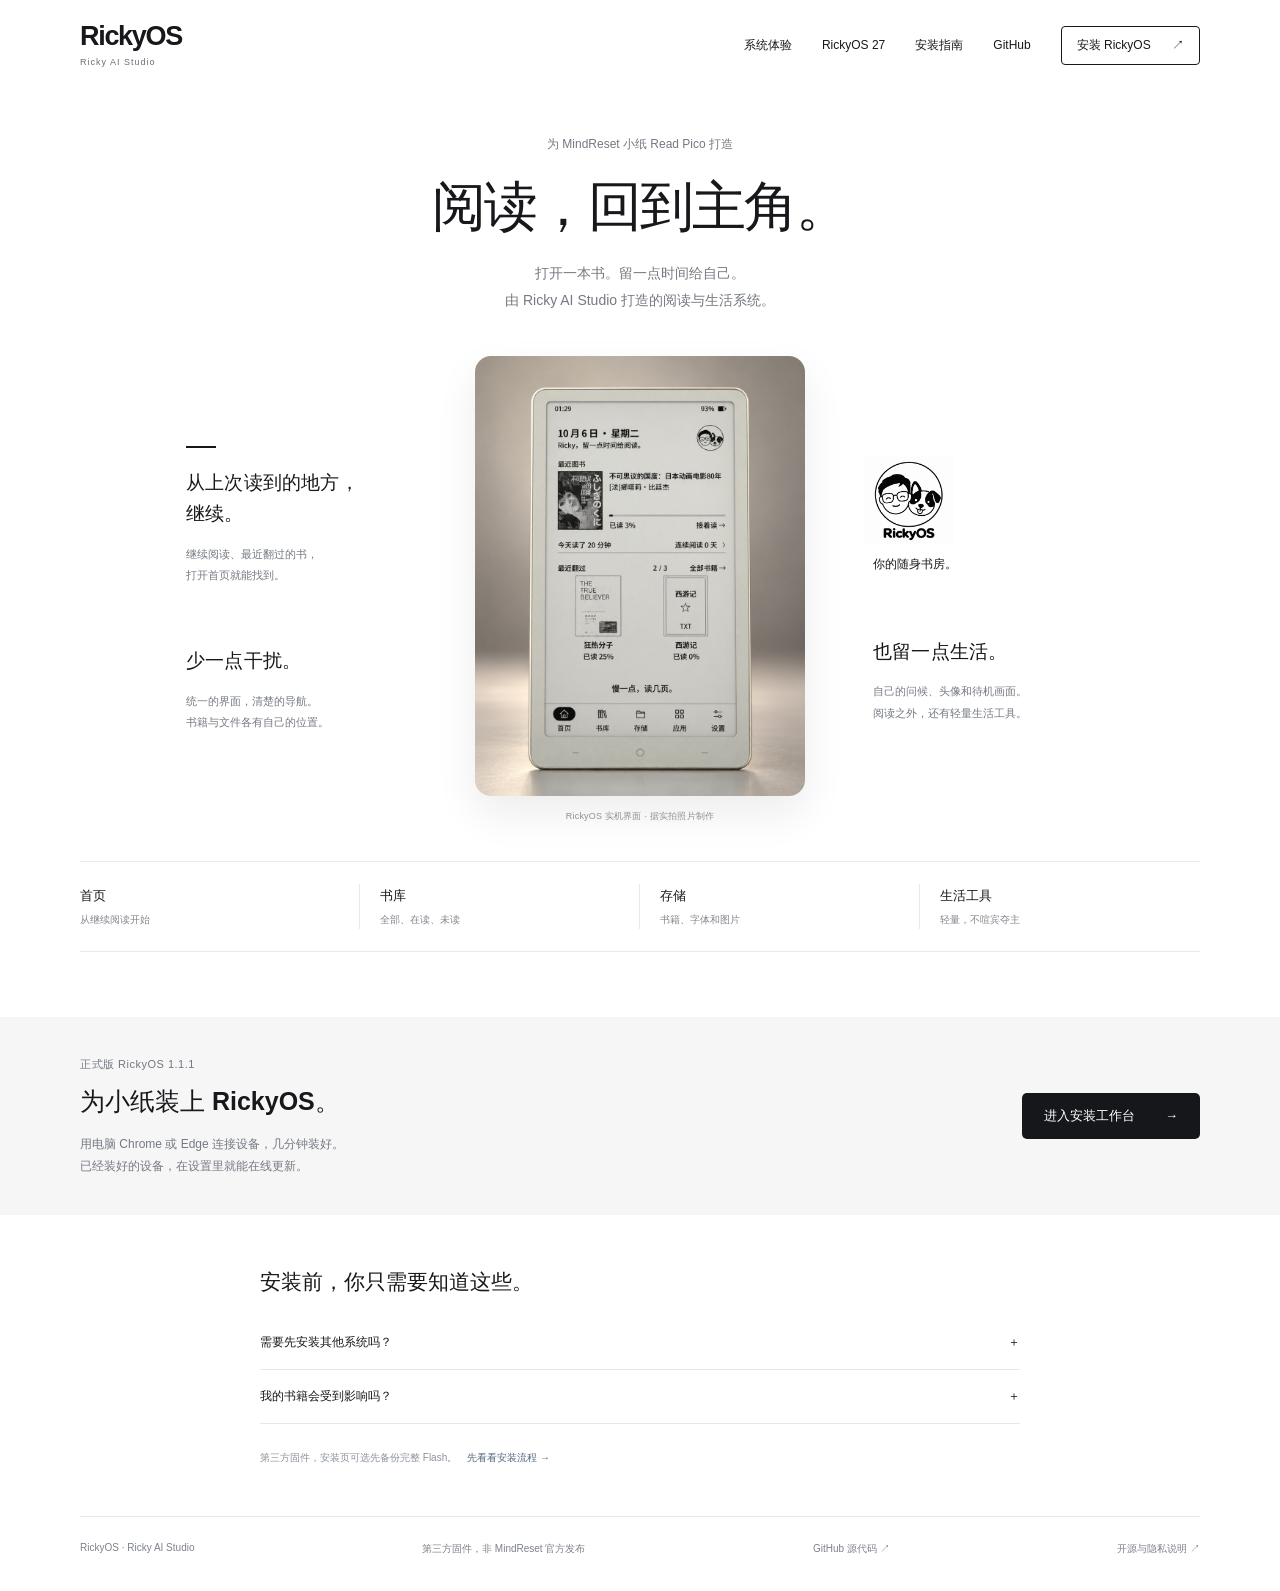
==== commit cff58ad9: "site: device photos show the flat button and side key marks" ====
--- a/index.html
+++ b/index.html
@@ -6,7 +6,7 @@
 <header class="a-header content"><a class="wordmark" href="./">RickyOS<span>Ricky AI Studio</span></a><nav aria-label="网站导航"><a href="#experience">系统体验</a><a href="./27.html">RickyOS 27</a><a href="./install.html">安装指南</a><a href="https://github.com/chinoryunqin/RickyOS">GitHub</a><a class="small-button" href="./install.html">安装 RickyOS <span>↗</span></a></nav></header>
 <main><section class="a-hero content" id="experience"><p class="a-device-label">为 MindReset 小纸 Read Pico 打造</p><h1>阅读，回到主角。</h1><p class="a-intro">打开一本书。留一点时间给自己。<br>由 Ricky AI Studio 打造的阅读与生活系统。</p>
 <div class="a-showcase"><div class="a-side a-side-left"><div><span class="short-rule"></span><h2>从上次读到的地方，<br>继续。</h2><p>继续阅读、最近翻过的书，<br>打开首页就能找到。</p></div><div><h2>少一点干扰。</h2><p>统一的界面，清楚的导航。<br>书籍与文件各有自己的位置。</p></div></div>
-<figure class="a-screen a-photo"><img src="./assets/launch-DwsBpE4M.jpg" alt="运行 RickyOS 的小纸 Read Pico，屏幕显示首页：最近图书、今日阅读、最近翻过和底部导航" width="900" height="1200"><figcaption>RickyOS 实机界面 · 据实拍照片制作</figcaption></figure>
+<figure class="a-screen a-photo"><img src="./assets/launch-CJ3bwGhK.jpg" alt="运行 RickyOS 的小纸 Read Pico，屏幕显示首页：最近图书、今日阅读、最近翻过和底部导航" width="900" height="1200"><figcaption>RickyOS 实机界面 · 据实拍照片制作</figcaption></figure>
 <div class="a-side a-side-right"><div class="brand-seal"><img data-brand-logo width="1254" height="1254" alt="RickyOS 专属人物与狗狗 logo"><p>你的随身书房。</p></div><div><h2>也留一点生活。</h2><p>自己的问候、头像和待机画面。<br>阅读之外，还有轻量生活工具。</p></div></div></div>
 <div class="a-page-links" aria-label="系统功能"><span><b>首页</b>从继续阅读开始</span><span><b>书库</b>全部、在读、未读</span><span><b>存储</b>书籍、字体和图片</span><span><b>生活工具</b>轻量，不喧宾夺主</span></div></section>
 <section class="a-install-band" id="a-install"><div class="content a-install-inner"><div><span class="minor">正式版 RickyOS 1.1.1</span><h2>为小纸装上 RickyOS。</h2><p>用电脑 Chrome 或 Edge 连接设备，几分钟装好。<br>已经装好的设备，在设置里就能在线更新。</p></div><a class="button black-button" href="./install.html">进入安装工作台 <span aria-hidden="true">→</span></a></div></section>
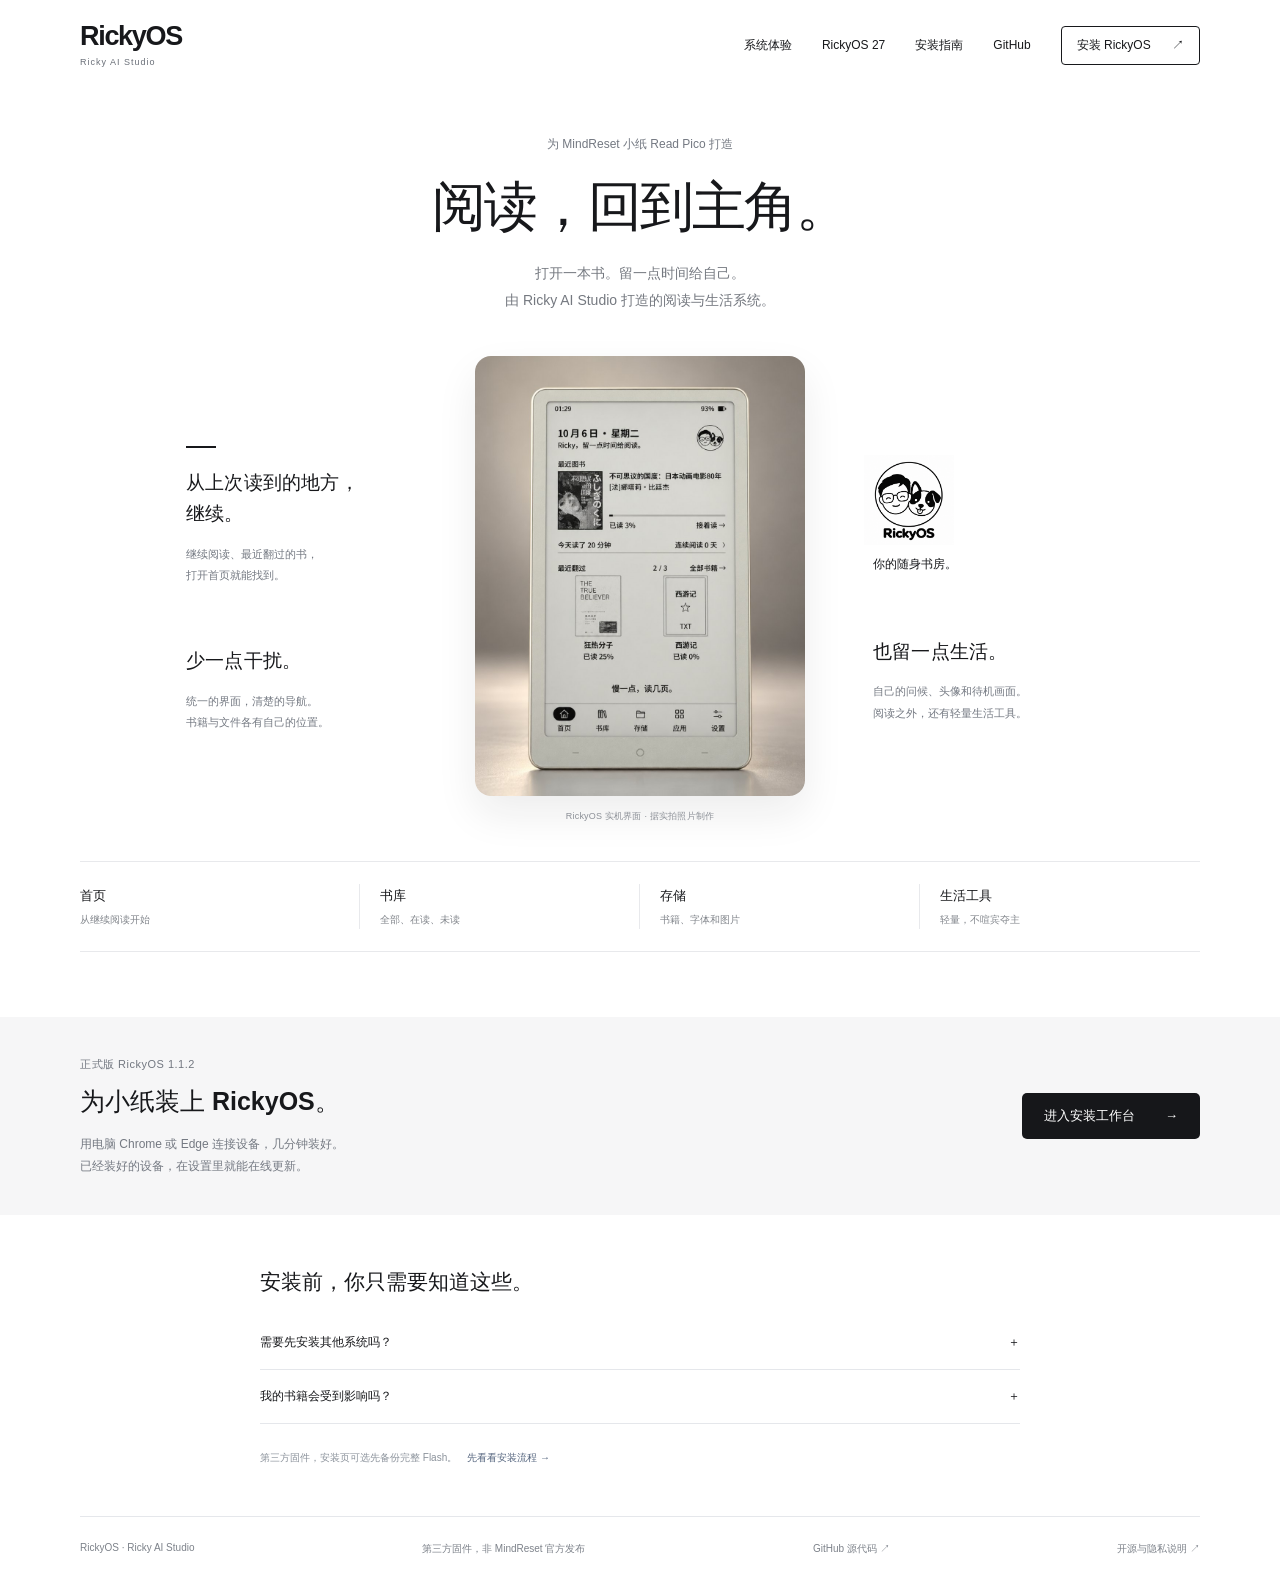
==== commit 94db7667: "site: RickyOS 1.1.2" ====
--- a/index.html
+++ b/index.html
@@ -9,6 +9,6 @@
 <figure class="a-screen a-photo"><img src="./assets/launch-CJ3bwGhK.jpg" alt="运行 RickyOS 的小纸 Read Pico，屏幕显示首页：最近图书、今日阅读、最近翻过和底部导航" width="900" height="1200"><figcaption>RickyOS 实机界面 · 据实拍照片制作</figcaption></figure>
 <div class="a-side a-side-right"><div class="brand-seal"><img data-brand-logo width="1254" height="1254" alt="RickyOS 专属人物与狗狗 logo"><p>你的随身书房。</p></div><div><h2>也留一点生活。</h2><p>自己的问候、头像和待机画面。<br>阅读之外，还有轻量生活工具。</p></div></div></div>
 <div class="a-page-links" aria-label="系统功能"><span><b>首页</b>从继续阅读开始</span><span><b>书库</b>全部、在读、未读</span><span><b>存储</b>书籍、字体和图片</span><span><b>生活工具</b>轻量，不喧宾夺主</span></div></section>
-<section class="a-install-band" id="a-install"><div class="content a-install-inner"><div><span class="minor">正式版 RickyOS 1.1.1</span><h2>为小纸装上 RickyOS。</h2><p>用电脑 Chrome 或 Edge 连接设备，几分钟装好。<br>已经装好的设备，在设置里就能在线更新。</p></div><a class="button black-button" href="./install.html">进入安装工作台 <span aria-hidden="true">→</span></a></div></section>
+<section class="a-install-band" id="a-install"><div class="content a-install-inner"><div><span class="minor">正式版 RickyOS 1.1.2</span><h2>为小纸装上 RickyOS。</h2><p>用电脑 Chrome 或 Edge 连接设备，几分钟装好。<br>已经装好的设备，在设置里就能在线更新。</p></div><a class="button black-button" href="./install.html">进入安装工作台 <span aria-hidden="true">→</span></a></div></section>
 <section class="content a-help"><h2>安装前，你只需要知道这些。</h2><details><summary>需要先安装其他系统吗？<span>＋</span></summary><p>不需要。原厂系统、CrossMux 或其他系统都可以直接安装：网站会先识别设备，已装有 CrossMux 或 RickyOS 的只更新应用，其余完整安装。</p></details><details><summary>我的书籍会受到影响吗？<span>＋</span></summary><p>SD 卡上的书不受影响，网站不操作 SD 卡。从原厂或其他系统完整安装时，会清理设备内部文件，原来的设置不保证沿用。</p></details><p class="home-release-note">第三方固件，安装页可选先备份完整 Flash。<a href="./install.html?demo=1">先看看安装流程 →</a></p></section></main>
 <footer class="content a-footer"><span>RickyOS · Ricky AI Studio</span><span>第三方固件，非 MindReset 官方发布</span><a href="https://github.com/chinoryunqin/RickyOS">GitHub 源代码 ↗</a><a href="./licenses.html">开源与隐私说明 ↗</a></footer></body></html>
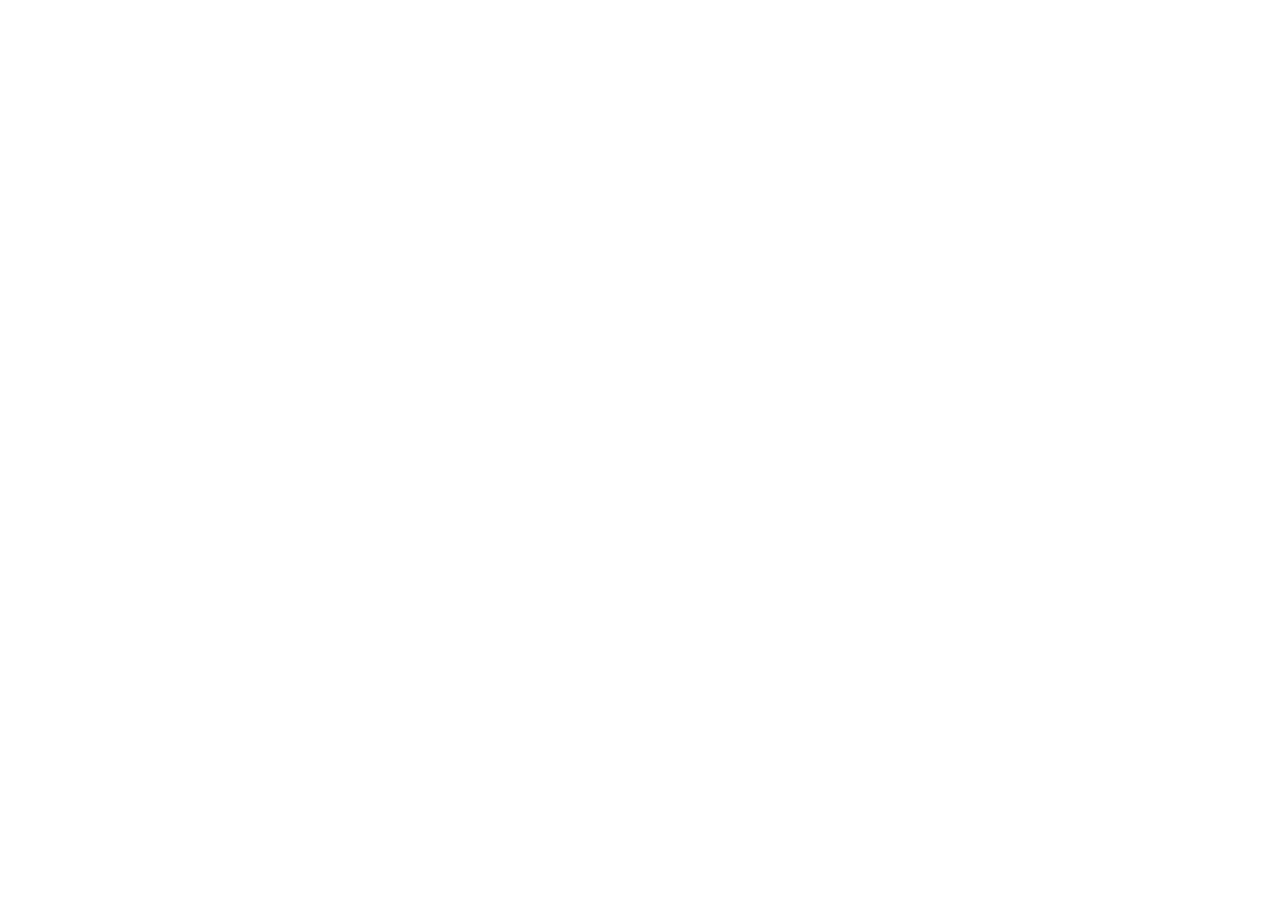
==== commit 80bff924: "Old site links redirect to rickyaistudio.com Co-Authored-By: Claude Opus 5.5 <noreply@anthropic.com>" ====
--- a/index.html
+++ b/index.html
@@ -1,14 +1,4 @@
 <!doctype html>
-<html lang="zh-CN"><head><meta charset="utf-8"><meta name="viewport" content="width=device-width,initial-scale=1"><meta name="referrer" content="no-referrer"><meta name="description" content="Ricky AI Studio 为 MindReset 小纸 Read Pico 打造的阅读与生活系统。"><meta http-equiv="Content-Security-Policy" content="default-src 'self'; script-src 'self'; style-src 'self'; img-src 'self'; connect-src 'self'; object-src 'none'; base-uri 'self'; form-action 'none'"><title>RickyOS · 阅读，回到主角</title>  <script type="module" crossorigin src="./assets/site-C1I_zkCy.js"></script>
-  <link rel="stylesheet" crossorigin href="./assets/site-BlaQ7El7.css">
-</head>
-<body class="concept-a"><a class="skip" href="#experience">跳到系统体验</a>
-<header class="a-header content"><a class="wordmark" href="./">RickyOS<span>Ricky AI Studio</span></a><nav aria-label="网站导航"><a href="#experience">系统体验</a><a href="./27.html">RickyOS 27</a><a href="./install.html">安装指南</a><a href="https://github.com/chinoryunqin/RickyOS">GitHub</a><a class="small-button" href="./install.html">安装 RickyOS <span>↗</span></a></nav></header>
-<main><section class="a-hero content" id="experience"><p class="a-device-label">为 MindReset 小纸 Read Pico 打造</p><h1>阅读，回到主角。</h1><p class="a-intro">打开一本书。留一点时间给自己。<br>由 Ricky AI Studio 打造的阅读与生活系统。</p>
-<div class="a-showcase"><div class="a-side a-side-left"><div><span class="short-rule"></span><h2>从上次读到的地方，<br>继续。</h2><p>继续阅读、最近翻过的书，<br>打开首页就能找到。</p></div><div><h2>少一点干扰。</h2><p>统一的界面，清楚的导航。<br>书籍与文件各有自己的位置。</p></div></div>
-<figure class="a-screen a-photo"><img src="./assets/launch-CJ3bwGhK.jpg" alt="运行 RickyOS 的小纸 Read Pico，屏幕显示首页：最近图书、今日阅读、最近翻过和底部导航" width="900" height="1200"><figcaption>RickyOS 实机界面 · 据实拍照片制作</figcaption></figure>
-<div class="a-side a-side-right"><div class="brand-seal"><img data-brand-logo width="1254" height="1254" alt="RickyOS 专属人物与狗狗 logo"><p>你的随身书房。</p></div><div><h2>也留一点生活。</h2><p>自己的问候、头像和待机画面。<br>阅读之外，还有轻量生活工具。</p></div></div></div>
-<div class="a-page-links" aria-label="系统功能"><span><b>首页</b>从继续阅读开始</span><span><b>书库</b>全部、在读、未读</span><span><b>存储</b>书籍、字体和图片</span><span><b>生活工具</b>轻量，不喧宾夺主</span></div></section>
-<section class="a-install-band" id="a-install"><div class="content a-install-inner"><div><span class="minor">正式版 RickyOS 1.1.2</span><h2>为小纸装上 RickyOS。</h2><p>用电脑 Chrome 或 Edge 连接设备，几分钟装好。<br>已经装好的设备，在设置里就能在线更新。</p></div><a class="button black-button" href="./install.html">进入安装工作台 <span aria-hidden="true">→</span></a></div></section>
-<section class="content a-help"><h2>安装前，你只需要知道这些。</h2><details><summary>需要先安装其他系统吗？<span>＋</span></summary><p>不需要。原厂系统、CrossMux 或其他系统都可以直接安装：网站会先识别设备，已装有 CrossMux 或 RickyOS 的只更新应用，其余完整安装。</p></details><details><summary>我的书籍会受到影响吗？<span>＋</span></summary><p>SD 卡上的书不受影响，网站不操作 SD 卡。从原厂或其他系统完整安装时，会清理设备内部文件，原来的设置不保证沿用。</p></details><p class="home-release-note">第三方固件，安装页可选先备份完整 Flash。<a href="./install.html?demo=1">先看看安装流程 →</a></p></section></main>
-<footer class="content a-footer"><span>RickyOS · Ricky AI Studio</span><span>第三方固件，非 MindReset 官方发布</span><a href="https://github.com/chinoryunqin/RickyOS">GitHub 源代码 ↗</a><a href="./licenses.html">开源与隐私说明 ↗</a></footer></body></html>
+<html lang="zh-CN"><head><meta charset="utf-8"><meta name="viewport" content="width=device-width,initial-scale=1">
+<meta http-equiv="refresh" content="0; url=https://rickyaistudio.com/"><link rel="canonical" href="https://rickyaistudio.com/"><title>RickyOS</title></head>
+<body><p>网站已搬到 <a href="https://rickyaistudio.com/">https://rickyaistudio.com/</a>。</p></body></html>
